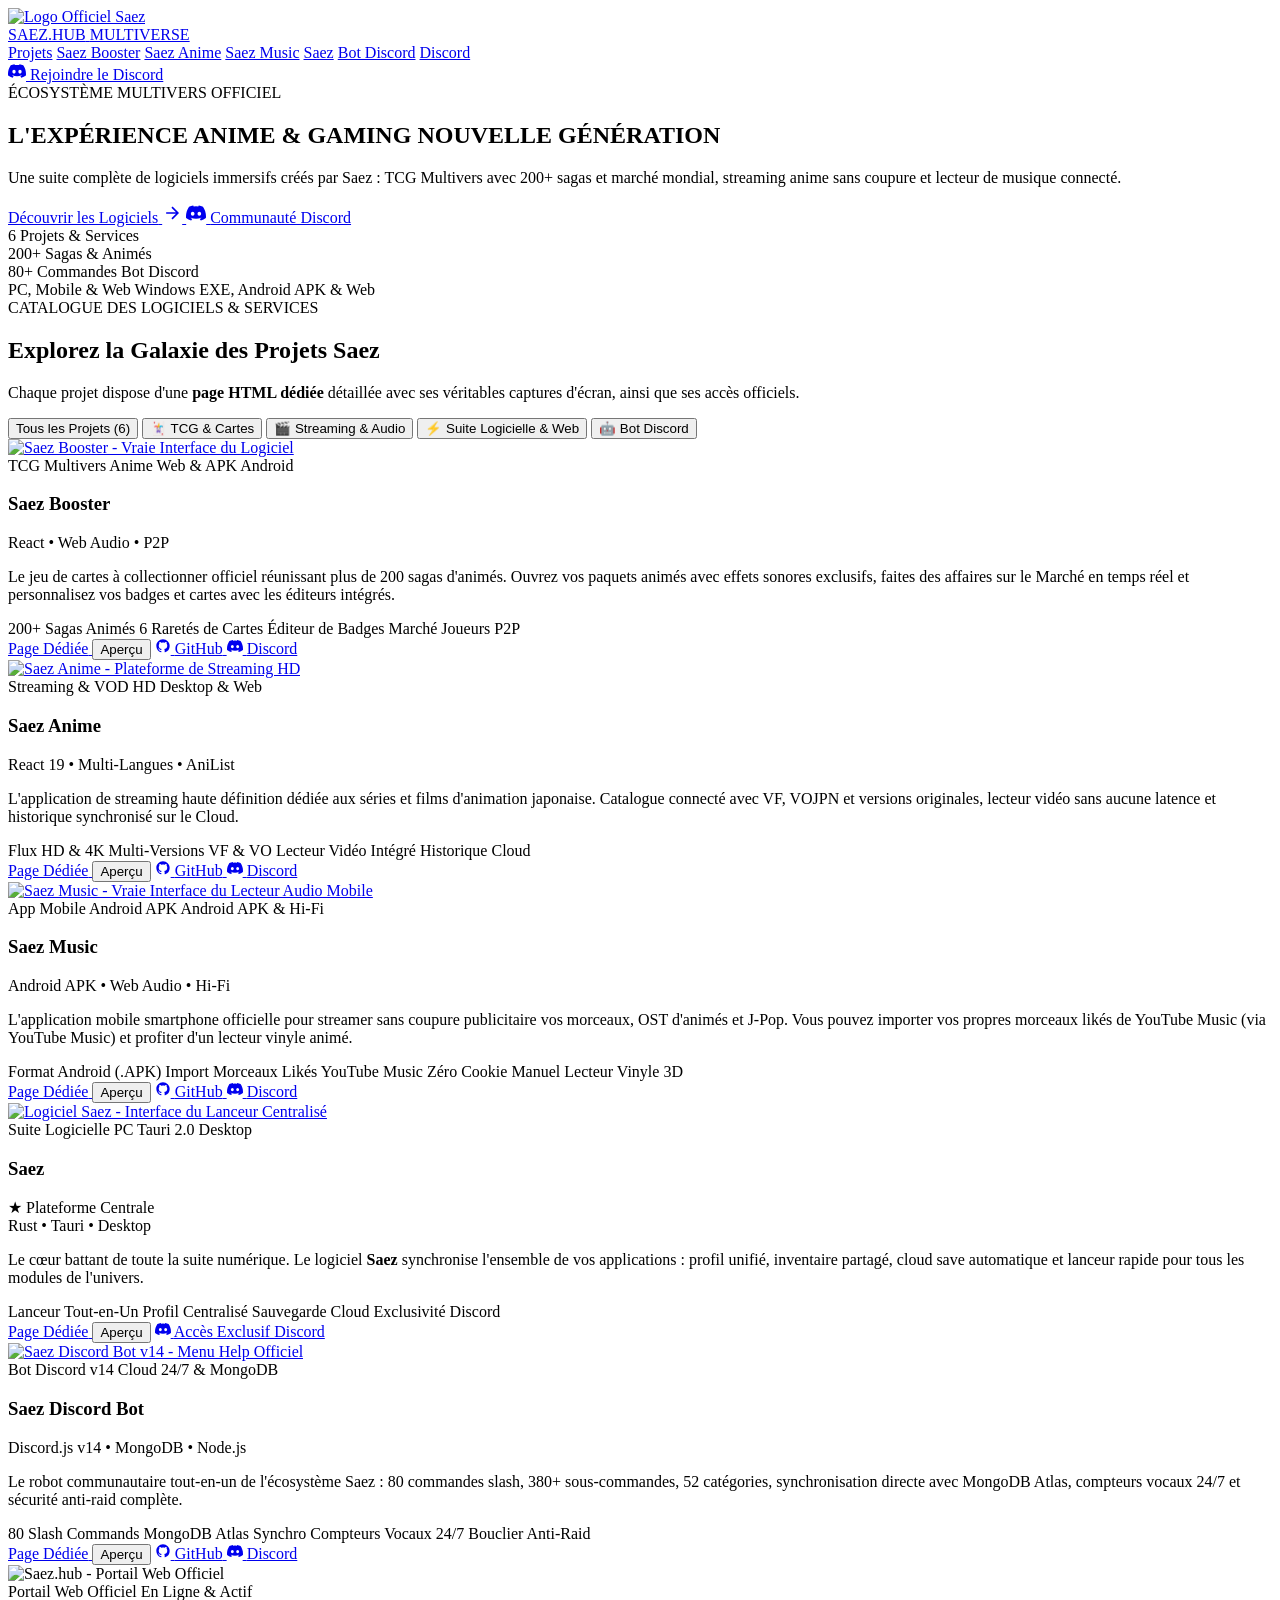
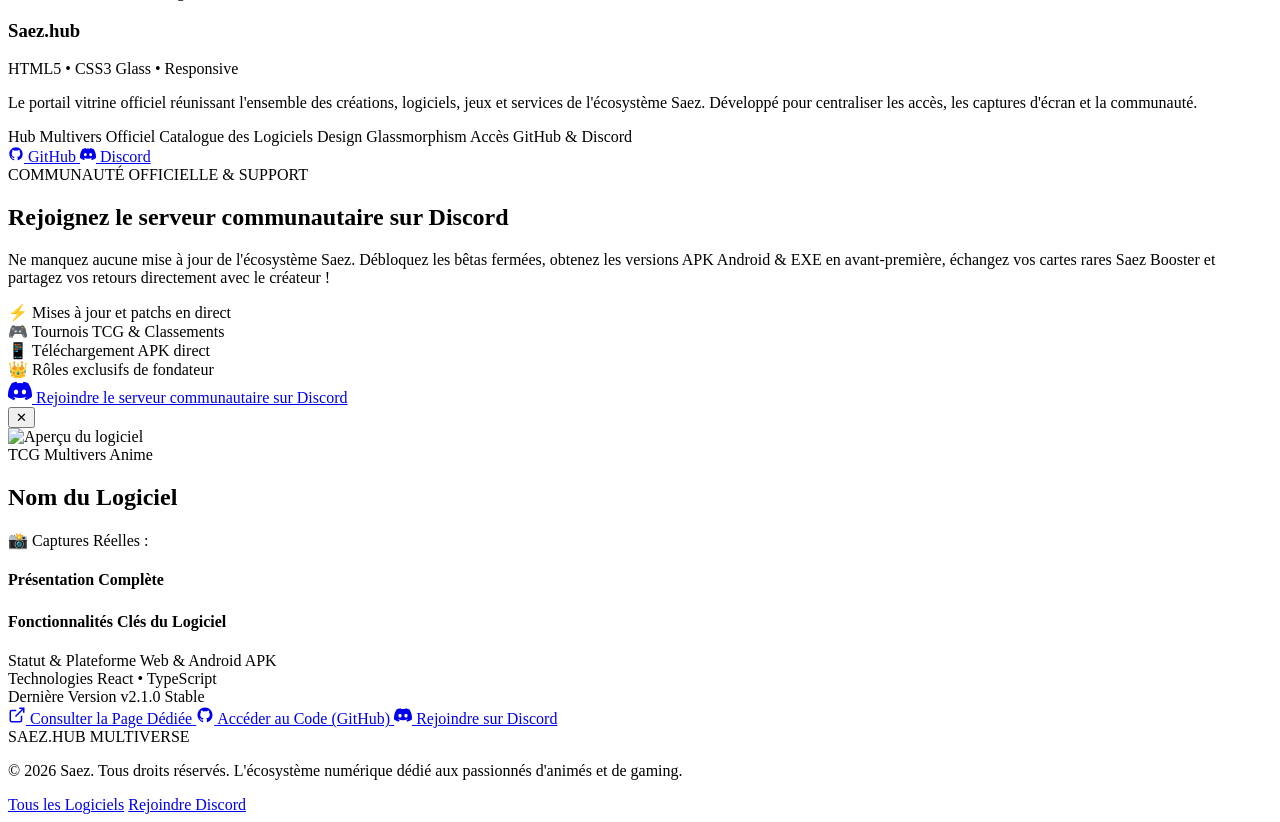
==== index.html @ 36c512bb "Update print statement from 'Hello' to 'Goodbye'" ====
<!DOCTYPE html>
<html lang="fr">
<head>
  <meta charset="UTF-8">
  <meta name="viewport" content="width=device-width, initial-scale=1.0">
  <title>Saez.hub — Écosystème Officiel des Projets</title>
  <meta name="description" content="Découvrez l'écosystème Saez.hub : Saez Booster (TCG Anime 200+ sagas), Saez Anime (Streaming HD), Saez Music (Lecteur Audio) et le Hub Central Saez.">
  <link rel="preconnect" href="https://fonts.googleapis.com">
  <link rel="preconnect" href="https://fonts.gstatic.com" crossorigin>
  <link href="https://fonts.googleapis.com/css2?family=Outfit:wght@300;400;500;600;700;800;900&family=Space+Grotesk:wght@400;500;600;700&family=JetBrains+Mono:wght@400;600&display=swap" rel="stylesheet">
  <link rel="stylesheet" href="./style.css">
  <link rel="icon" type="image/png" href="./assets/official_logo.png">
</head>
<body class="dark-theme">
  <!-- Official Saez Visual Backdrop & Glowing Orbs -->
  <div class="official-bg-backdrop"></div>
  <div class="glow-orb orb-1"></div>
  <div class="glow-orb orb-2"></div>
  <div class="glow-orb orb-3"></div>
  <div class="grid-overlay"></div>

  <!-- Main Navigation Bar -->
  <header class="navbar" id="site-header">
    <div class="container nav-container">
      <a href="#" class="brand-logo" id="brand-logo">
        <img src="./assets/official_logo.png" alt="Logo Officiel Saez" class="brand-logo-img">
        <div class="brand-text">
          <span class="brand-title">SAEZ<span class="accent-text">.HUB</span></span>
          <span class="brand-badge">MULTIVERSE</span>
        </div>
           <nav class="nav-links" id="main-nav">
        <a href="#projets" class="nav-item active">Projets</a>
        <a href="#booster" class="nav-item">Saez Booster</a>
        <a href="#anime" class="nav-item">Saez Anime</a>
        <a href="#music" class="nav-item">Saez Music</a>
        <a href="#saez" class="nav-item">Saez</a>
        <a href="#bot" class="nav-item">Bot Discord</a>
        <a href="https://discord.gg/4djy4pesKd" class="nav-item discord-nav-link">Discord</a>
      </nav>
      <div class="nav-actions">
        <a href="https://discord.gg/4djy4pesKd" class="btn btn-discord btn-sm" id="nav-discord-btn">
          <svg class="icon" viewBox="0 0 24 24" width="18" height="18" fill="currentColor">
            <path d="M20.317 4.37a19.791 19.791 0 0 0-4.885-1.515.074.074 0 0 0-.079.037c-.21.375-.444.864-.608 1.25a18.27 18.27 0 0 0-5.487 0 12.64 12.64 0 0 0-.617-1.25.077.077 0 0 0-.079-.037A19.736 19.736 0 0 0 3.677 4.37a.07.07 0 0 0-.032.027C.533 9.046-.32 13.58.099 18.057a.082.082 0 0 0 .031.057 19.9 19.9 0 0 0 5.993 3.03.078.078 0 0 0 .084-.028 14.09 14.09 0 0 0 1.226-1.994.076.076 0 0 0-.041-.106 13.107 13.107 0 0 1-1.872-.892.077.077 0 0 1-.008-.128 10.2 10.2 0 0 0 .372-.292.074.074 0 0 1 .077-.01c3.929 1.793 8.18 1.793 12.061 0a.074.074 0 0 1 .078.01c.12.098.246.198.373.292a.077.077 0 0 1-.006.127 12.299 12.299 0 0 1-1.873.894.077.077 0 0 0-.041.107c.36.698.772 1.362 1.225 1.993a.076.076 0 0 0 .084.028 19.839 19.839 0 0 0 6.002-3.03.077.077 0 0 0 .032-.054c.5-5.177-.838-9.674-3.549-13.66a.061.061 0 0 0-.031-.028zM8.02 15.33c-1.183 0-2.157-1.085-2.157-2.419 0-1.333.956-2.419 2.157-2.419 1.21 0 2.176 1.096 2.157 2.42 0 1.333-.956 2.418-2.157 2.418zm7.975 0c-1.183 0-2.157-1.085-2.157-2.419 0-1.333.955-2.419 2.157-2.419 1.21 0 2.176 1.096 2.157 2.42 0 1.333-.946 2.418-2.157 2.418z"/>
          </svg>
          <span>Rejoindre le Discord</span>
        </a>
      </div>
    </div>
  </header>
  <section class="hero-section" id="hero">
    <div class="container hero-container">
      <div class="hero-tag">
        <span class="pulse-dot"></span>
        <span>ÉCOSYSTÈME MULTIVERS OFFICIEL</span>
      </div>
      <h1 class="hero-title">
        L'EXPÉRIENCE <span class="gradient-text">ANIME & GAMING</span> NOUVELLE GÉNÉRATION
      </h1>
      <p class="hero-subtitle">
        Une suite complète de logiciels immersifs créés par Saez : TCG Multivers avec 200+ sagas et marché mondial, streaming anime sans coupure et lecteur de musique connecté.
      </p>
      <div class="hero-cta-group">
        <a href="#projets" class="btn btn-primary btn-lg" id="explore-projects-btn">
          <span>Découvrir les Logiciels</span>
          <svg viewBox="0 0 24 24" width="20" height="20" fill="none" stroke="currentColor" stroke-width="2">
            <path d="M5 12h14M12 5l7 7-7 7"/>
          </svg>
        </a>
        <a href="https://discord.gg/4djy4pesKd" class="btn btn-secondary btn-lg" id="hero-discord-btn">
          <svg viewBox="0 0 24 24" width="20" height="20" fill="currentColor">
            <path d="M20.317 4.37a19.791 19.791 0 0 0-4.885-1.515.074.074 0 0 0-.079.037c-.21.375-.444.864-.608 1.25a18.27 18.27 0 0 0-5.487 0 12.64 12.64 0 0 0-.617-1.25.077.077 0 0 0-.079-.037A19.736 19.736 0 0 0 3.677 4.37a.07.07 0 0 0-.032.027C.533 9.046-.32 13.58.099 18.057a.082.082 0 0 0 .031.057 19.9 19.9 0 0 0 5.993 3.03.078.078 0 0 0 .084-.028 14.09 14.09 0 0 0 1.226-1.994.076.076 0 0 0-.041-.106 13.107 13.107 0 0 1-1.872-.892.077.077 0 0 1-.008-.128 10.2 10.2 0 0 0 .372-.292.074.074 0 0 1 .077-.01c3.929 1.793 8.18 1.793 12.061 0a.074.074 0 0 1 .078.01c.12.098.246.198.373.292a.077.077 0 0 1-.006.127 12.299 12.299 0 0 1-1.873.894.077.077 0 0 0-.041.107c.36.698.772 1.362 1.225 1.993a.076.076 0 0 0 .084.028 19.839 19.839 0 0 0 6.002-3.03.077.077 0 0 0 .032-.054c.5-5.177-.838-9.674-3.549-13.66a.061.061 0 0 0-.031-.028zM8.02 15.33c-1.183 0-2.157-1.085-2.157-2.419 0-1.333.956-2.419 2.157-2.419 1.21 0 2.176 1.096 2.157 2.42 0 1.333-.956 2.418-2.157 2.418zm7.975 0c-1.183 0-2.157-1.085-2.157-2.419 0-1.333.955-2.419 2.157-2.419 1.21 0 2.176 1.096 2.157 2.42 0 1.333-.946 2.418-2.157 2.418z"/>
          </svg>
          <span>Communauté Discord</span>
        </a>
      </div>
      <div class="stats-strip">
        <div class="stat-card">
          <span class="stat-number">6</span>
          <span class="stat-label">Projets & Services</span>
        </div>
        <div class="stat-divider"></div>
        <div class="stat-card">
          <span class="stat-number">200+</span>
          <span class="stat-label">Sagas & Animés</span>
        </div>
        <div class="stat-divider"></div>
        <div class="stat-card">
          <span class="stat-number">80+</span>
          <span class="stat-label">Commandes Bot Discord</span>
        </div>
        <div class="stat-divider"></div>
        <div class="stat-card">
          <span class="stat-number">PC, Mobile & Web</span>
          <span class="stat-label">Windows EXE, Android APK & Web</span>
        </div>
      </div>
    </div>
  </section>
  <section class="projects-section" id="projets">
    <div class="container">
      <div class="section-header">
        <div class="section-tag">CATALOGUE DES LOGICIELS & SERVICES</div>
        <h2 class="section-title">Explorez la Galaxie des Projets Saez</h2>
        <p class="section-desc">
          Chaque projet dispose d'une <strong>page HTML dédiée</strong> détaillée avec ses véritables captures d'écran, ainsi que ses accès officiels.
        </p>
        <div class="filter-bar" id="category-filter-bar">
          <button class="filter-btn active" data-filter="all">Tous les Projets (6)</button>
          <button class="filter-btn" data-filter="tcg">🃏 TCG & Cartes</button>
          <button class="filter-btn" data-filter="media">🎬 Streaming & Audio</button>
          <button class="filter-btn" data-filter="hub">⚡ Suite Logicielle & Web</button>
          <button class="filter-btn" data-filter="bot">🤖 Bot Discord</button>
        </div>
      </div>
      <div class="projects-grid" id="projects-grid">
        <article class="project-card" data-category="tcg" id="booster">
          <div class="card-media">
            <a href="./pages/saez-booster.html">
              <img src="./assets/screen_booster_packs.png" alt="Saez Booster - Vraie Interface du Logiciel" class="card-img" loading="lazy">
            </a>
            <div class="card-media-overlay">
              <span class="badge-tag tcg">TCG Multivers Anime</span>
              <span class="badge-status">Web & APK Android</span>
            </div>
          </div>
          <div class="card-content">
            <div class="card-header-row">
              <h3 class="card-title"><a href="./pages/saez-booster.html" style="color: inherit; text-decoration: none;">Saez Booster</a></h3>
              <span class="tech-pill">React • Web Audio • P2P</span>
            </div>
            <p class="card-summary">
              Le jeu de cartes à collectionner officiel réunissant plus de 200 sagas d'animés. Ouvrez vos paquets animés avec effets sonores exclusifs, faites des affaires sur le Marché en temps réel et personnalisez vos badges et cartes avec les éditeurs intégrés.
            </p>
            <div class="card-features-chips">
              <span class="chip">200+ Sagas Animés</span>
              <span class="chip">6 Raretés de Cartes</span>
              <span class="chip">Éditeur de Badges</span>
              <span class="chip">Marché Joueurs P2P</span>
            </div>
            <div class="card-actions">
              <a href="./pages/saez-booster.html" class="btn btn-primary btn-sm">
                <span>Page Dédiée</span>
              </a>
              <button class="btn btn-secondary btn-sm btn-open-modal" data-project="booster">
                <span>Aperçu</span>
              </button>
              <a href="https://github.com/votre-nom/saez-booster" target="_blank" rel="noopener" class="btn btn-github btn-sm" title="Voir le code source sur GitHub">
                <svg viewBox="0 0 24 24" width="16" height="16" fill="currentColor">
                  <path fill-rule="evenodd" clip-rule="evenodd" d="M12 2C6.477 2 2 6.484 2 12.017c0 4.425 2.865 8.18 6.839 9.504.5.092.682-.217.682-.483 0-.237-.008-.868-.013-1.703-2.782.605-3.369-1.343-3.369-1.343-.454-1.158-1.11-1.466-1.11-1.466-.908-.62.069-.608.069-.608 1.003.07 1.53 1.032 1.53 1.032.892 1.53 2.341 1.088 2.91.832.092-.647.35-1.088.636-1.338-2.22-.253-4.555-1.113-4.555-4.951 0-1.093.39-1.988 1.029-2.688-.103-.253-.446-1.272.098-2.65 0 0 .84-.27 2.75 1.026A9.564 9.564 0 0112 6.844c.85.004 1.705.115 2.504.337 1.909-1.296 2.747-1.027 2.747-1.027.546 1.379.202 2.398.1 2.651.64.7 1.028 1.595 1.028 2.688 0 3.848-2.339 4.695-4.566 4.943.359.309.678.92.678 1.855 0 1.338-.012 2.419-.012 2.747 0 .268.18.58.688.482A10.019 10.019 0 0022 12.017C22 6.484 17.522 2 12 2z"/>
                </svg>
                <span>GitHub</span>
              </a>
              <a href="https://discord.gg/4djy4pesKd" class="btn btn-discord btn-sm" title="Rejoindre la communauté sur Discord">
                <svg viewBox="0 0 24 24" width="16" height="16" fill="currentColor">
                  <path d="M20.317 4.37a19.791 19.791 0 0 0-4.885-1.515.074.074 0 0 0-.079.037c-.21.375-.444.864-.608 1.25a18.27 18.27 0 0 0-5.487 0 12.64 12.64 0 0 0-.617-1.25.077.077 0 0 0-.079-.037A19.736 19.736 0 0 0 3.677 4.37a.07.07 0 0 0-.032.027C.533 9.046-.32 13.58.099 18.057a.082.082 0 0 0 .031.057 19.9 19.9 0 0 0 5.993 3.03.078.078 0 0 0 .084-.028 14.09 14.09 0 0 0 1.226-1.994.076.076 0 0 0-.041-.106 13.107 13.107 0 0 1-1.872-.892.077.077 0 0 1-.008-.128 10.2 10.2 0 0 0 .372-.292.074.074 0 0 1 .077-.01c3.929 1.793 8.18 1.793 12.061 0a.074.074 0 0 1 .078.01c.12.098.246.198.373.292a.077.077 0 0 1-.006.127 12.299 12.299 0 0 1-1.873.894.077.077 0 0 0-.041.107c.36.698.772 1.362 1.225 1.993a.076.076 0 0 0 .084.028 19.839 19.839 0 0 0 6.002-3.03.077.077 0 0 0 .032-.054c.5-5.177-.838-9.674-3.549-13.66a.061.061 0 0 0-.031-.028zM8.02 15.33c-1.183 0-2.157-1.085-2.157-2.419 0-1.333.956-2.419 2.157-2.419 1.21 0 2.176 1.096 2.157 2.42 0 1.333-.956 2.418-2.157 2.418zm7.975 0c-1.183 0-2.157-1.085-2.157-2.419 0-1.333.955-2.419 2.157-2.419 1.21 0 2.176 1.096 2.157 2.42 0 1.333-.946 2.418-2.157 2.418z"/>
                </svg>
                <span>Discord</span>
              </a>
            </div>
          </div>
        </article>
        <article class="project-card" data-category="media" id="anime">
          <div class="card-media">
            <a href="./pages/saez-anime.html">
              <img src="./assets/anime_showcase.jpg" alt="Saez Anime - Plateforme de Streaming HD" class="card-img" loading="lazy">
            </a>
            <div class="card-media-overlay">
              <span class="badge-tag media">Streaming & VOD HD</span>
              <span class="badge-status">Desktop & Web</span>
            </div>
          </div>
          <div class="card-content">
            <div class="card-header-row">
              <h3 class="card-title"><a href="./pages/saez-anime.html" style="color: inherit; text-decoration: none;">Saez Anime</a></h3>
              <span class="tech-pill">React 19 • Multi-Langues • AniList</span>
            </div>
            <p class="card-summary">
              L'application de streaming haute définition dédiée aux séries et films d'animation japonaise. Catalogue connecté avec VF, VOJPN et versions originales, lecteur vidéo sans aucune latence et historique synchronisé sur le Cloud.
            </p>
            <div class="card-features-chips">
              <span class="chip">Flux HD & 4K</span>
              <span class="chip">Multi-Versions VF & VO</span>
              <span class="chip">Lecteur Vidéo Intégré</span>
              <span class="chip">Historique Cloud</span>
            </div>
            <div class="card-actions">
              <a href="./pages/saez-anime.html" class="btn btn-primary btn-sm">
                <span>Page Dédiée</span>
              </a>
              <button class="btn btn-secondary btn-sm btn-open-modal" data-project="anime">
                <span>Aperçu</span>
              </button>
              <a href="https://github.com/votre-nom/saez-anime" target="_blank" rel="noopener" class="btn btn-github btn-sm" title="Voir le code source sur GitHub">
                <svg viewBox="0 0 24 24" width="16" height="16" fill="currentColor">
                  <path fill-rule="evenodd" clip-rule="evenodd" d="M12 2C6.477 2 2 6.484 2 12.017c0 4.425 2.865 8.18 6.839 9.504.5.092.682-.217.682-.483 0-.237-.008-.868-.013-1.703-2.782.605-3.369-1.343-3.369-1.343-.454-1.158-1.11-1.466-1.11-1.466-.908-.62.069-.608.069-.608 1.003.07 1.53 1.032 1.53 1.032.892 1.53 2.341 1.088 2.91.832.092-.647.35-1.088.636-1.338-2.22-.253-4.555-1.113-4.555-4.951 0-1.093.39-1.988 1.029-2.688-.103-.253-.446-1.272.098-2.65 0 0 .84-.27 2.75 1.026A9.564 9.564 0 0112 6.844c.85.004 1.705.115 2.504.337 1.909-1.296 2.747-1.027 2.747-1.027.546 1.379.202 2.398.1 2.651.64.7 1.028 1.595 1.028 2.688 0 3.848-2.339 4.695-4.566 4.943.359.309.678.92.678 1.855 0 1.338-.012 2.419-.012 2.747 0 .268.18.58.688.482A10.019 10.019 0 0022 12.017C22 6.484 17.522 2 12 2z"/>
                </svg>
                <span>GitHub</span>
              </a>
              <a href="https://discord.gg/4djy4pesKd" class="btn btn-discord btn-sm" title="Rejoindre la communauté sur Discord">
                <svg viewBox="0 0 24 24" width="16" height="16" fill="currentColor">
                  <path d="M20.317 4.37a19.791 19.791 0 0 0-4.885-1.515.074.074 0 0 0-.079.037c-.21.375-.444.864-.608 1.25a18.27 18.27 0 0 0-5.487 0 12.64 12.64 0 0 0-.617-1.25.077.077 0 0 0-.079-.037A19.736 19.736 0 0 0 3.677 4.37a.07.07 0 0 0-.032.027C.533 9.046-.32 13.58.099 18.057a.082.082 0 0 0 .031.057 19.9 19.9 0 0 0 5.993 3.03.078.078 0 0 0 .084-.028 14.09 14.09 0 0 0 1.226-1.994.076.076 0 0 0-.041-.106 13.107 13.107 0 0 1-1.872-.892.077.077 0 0 1-.008-.128 10.2 10.2 0 0 0 .372-.292.074.074 0 0 1 .077-.01c3.929 1.793 8.18 1.793 12.061 0a.074.074 0 0 1 .078.01c.12.098.246.198.373.292a.077.077 0 0 1-.006.127 12.299 12.299 0 0 1-1.873.894.077.077 0 0 0-.041.107c.36.698.772 1.362 1.225 1.993a.076.076 0 0 0 .084.028 19.839 19.839 0 0 0 6.002-3.03.077.077 0 0 0 .032-.054c.5-5.177-.838-9.674-3.549-13.66a.061.061 0 0 0-.031-.028zM8.02 15.33c-1.183 0-2.157-1.085-2.157-2.419 0-1.333.956-2.419 2.157-2.419 1.21 0 2.176 1.096 2.157 2.42 0 1.333-.956 2.418-2.157 2.418zm7.975 0c-1.183 0-2.157-1.085-2.157-2.419 0-1.333.955-2.419 2.157-2.419 1.21 0 2.176 1.096 2.157 2.42 0 1.333-.946 2.418-2.157 2.418z"/>
                </svg>
                <span>Discord</span>
              </a>
            </div>
          </div>
        </article>
        <article class="project-card" data-category="media" id="music">
          <div class="card-media">
            <a href="./pages/saez-music.html">
              <img src="./assets/screen_music_home.png" alt="Saez Music - Vraie Interface du Lecteur Audio Mobile" class="card-img" loading="lazy">
            </a>
            <div class="card-media-overlay">
              <span class="badge-tag media">App Mobile Android APK</span>
              <span class="badge-status">Android APK & Hi-Fi</span>
            </div>
          </div>
          <div class="card-content">
            <div class="card-header-row">
              <h3 class="card-title"><a href="./pages/saez-music.html" style="color: inherit; text-decoration: none;">Saez Music</a></h3>
              <span class="tech-pill">Android APK • Web Audio • Hi-Fi</span>
            </div>
            <p class="card-summary">
              L'application mobile smartphone officielle pour streamer sans coupure publicitaire vos morceaux, OST d'animés et J-Pop. Vous pouvez importer vos propres morceaux likés de YouTube Music (via YouTube Music) et profiter d'un lecteur vinyle animé.
            </p>
            <div class="card-features-chips">
              <span class="chip">Format Android (.APK)</span>
              <span class="chip">Import Morceaux Likés YouTube Music</span>
              <span class="chip">Zéro Cookie Manuel</span>
              <span class="chip">Lecteur Vinyle 3D</span>
            </div>
            <div class="card-actions">
              <a href="./pages/saez-music.html" class="btn btn-primary btn-sm">
                <span>Page Dédiée</span>
              </a>
              <button class="btn btn-secondary btn-sm btn-open-modal" data-project="music">
                <span>Aperçu</span>
              </button>
              <a href="https://github.com/votre-nom/saez-music" target="_blank" rel="noopener" class="btn btn-github btn-sm" title="Voir le code source sur GitHub">
                <svg viewBox="0 0 24 24" width="16" height="16" fill="currentColor">
                  <path fill-rule="evenodd" clip-rule="evenodd" d="M12 2C6.477 2 2 6.484 2 12.017c0 4.425 2.865 8.18 6.839 9.504.5.092.682-.217.682-.483 0-.237-.008-.868-.013-1.703-2.782.605-3.369-1.343-3.369-1.343-.454-1.158-1.11-1.466-1.11-1.466-.908-.62.069-.608.069-.608 1.003.07 1.53 1.032 1.53 1.032.892 1.53 2.341 1.088 2.91.832.092-.647.35-1.088.636-1.338-2.22-.253-4.555-1.113-4.555-4.951 0-1.093.39-1.988 1.029-2.688-.103-.253-.446-1.272.098-2.65 0 0 .84-.27 2.75 1.026A9.564 9.564 0 0112 6.844c.85.004 1.705.115 2.504.337 1.909-1.296 2.747-1.027 2.747-1.027.546 1.379.202 2.398.1 2.651.64.7 1.028 1.595 1.028 2.688 0 3.848-2.339 4.695-4.566 4.943.359.309.678.92.678 1.855 0 1.338-.012 2.419-.012 2.747 0 .268.18.58.688.482A10.019 10.019 0 0022 12.017C22 6.484 17.522 2 12 2z"/>
                </svg>
                <span>GitHub</span>
              </a>
              <a href="https://discord.gg/4djy4pesKd" class="btn btn-discord btn-sm" title="Rejoindre la communauté sur Discord">
                <svg viewBox="0 0 24 24" width="16" height="16" fill="currentColor">
                  <path d="M20.317 4.37a19.791 19.791 0 0 0-4.885-1.515.074.074 0 0 0-.079.037c-.21.375-.444.864-.608 1.25a18.27 18.27 0 0 0-5.487 0 12.64 12.64 0 0 0-.617-1.25.077.077 0 0 0-.079-.037A19.736 19.736 0 0 0 3.677 4.37a.07.07 0 0 0-.032.027C.533 9.046-.32 13.58.099 18.057a.082.082 0 0 0 .031.057 19.9 19.9 0 0 0 5.993 3.03.078.078 0 0 0 .084-.028 14.09 14.09 0 0 0 1.226-1.994.076.076 0 0 0-.041-.106 13.107 13.107 0 0 1-1.872-.892.077.077 0 0 1-.008-.128 10.2 10.2 0 0 0 .372-.292.074.074 0 0 1 .077-.01c3.929 1.793 8.18 1.793 12.061 0a.074.074 0 0 1 .078.01c.12.098.246.198.373.292a.077.077 0 0 1-.006.127 12.299 12.299 0 0 1-1.873.894.077.077 0 0 0-.041.107c.36.698.772 1.362 1.225 1.993a.076.076 0 0 0 .084.028 19.839 19.839 0 0 0 6.002-3.03.077.077 0 0 0 .032-.054c.5-5.177-.838-9.674-3.549-13.66a.061.061 0 0 0-.031-.028zM8.02 15.33c-1.183 0-2.157-1.085-2.157-2.419 0-1.333.956-2.419 2.157-2.419 1.21 0 2.176 1.096 2.157 2.42 0 1.333-.956 2.418-2.157 2.418zm7.975 0c-1.183 0-2.157-1.085-2.157-2.419 0-1.333.955-2.419 2.157-2.419 1.21 0 2.176 1.096 2.157 2.42 0 1.333-.946 2.418-2.157 2.418z"/>
                </svg>
                <span>Discord</span>
              </a>
            </div>
          </div>
        </article>
        <article class="project-card featured-hub" data-category="hub" id="saez">
          <div class="card-media">
            <a href="./pages/saez.html">
              <img src="./assets/saez_desktop_showcase.jpg" alt="Logiciel Saez - Interface du Lanceur Centralisé" class="card-img" loading="lazy">
            </a>
            <div class="card-media-overlay">
              <span class="badge-tag hub">Suite Logicielle PC</span>
              <span class="badge-status">Tauri 2.0 Desktop</span>
            </div>
          </div>
          <div class="card-content">
            <div class="card-header-row">
              <div class="flex items-center gap-2">
                <h3 class="card-title"><a href="./pages/saez.html" style="color: inherit; text-decoration: none;">Saez</a></h3>
                <span class="hub-crown-badge">★ Plateforme Centrale</span>
              </div>
              <span class="tech-pill">Rust • Tauri • Desktop</span>
            </div>
            <p class="card-summary">
              Le cœur battant de toute la suite numérique. Le logiciel <strong>Saez</strong> synchronise l'ensemble de vos applications : profil unifié, inventaire partagé, cloud save automatique et lanceur rapide pour tous les modules de l'univers.
            </p>
            <div class="card-features-chips">
              <span class="chip">Lanceur Tout-en-Un</span>
              <span class="chip">Profil Centralisé</span>
              <span class="chip">Sauvegarde Cloud</span>
              <span class="chip">Exclusivité Discord</span>
            </div>
            <div class="card-actions">
              <a href="./pages/saez.html" class="btn btn-primary btn-sm">
                <span>Page Dédiée</span>
              </a>
              <button class="btn btn-secondary btn-sm btn-open-modal" data-project="saez">
                <span>Aperçu</span>
              </button>
              <a href="https://discord.gg/4djy4pesKd" class="btn btn-discord btn-sm btn-discord-exclusive" title="Rejoindre le Discord Officiel pour accéder au logiciel Saez">
                <svg viewBox="0 0 24 24" width="16" height="16" fill="currentColor">
                  <path d="M20.317 4.37a19.791 19.791 0 0 0-4.885-1.515.074.074 0 0 0-.079.037c-.21.375-.444.864-.608 1.25a18.27 18.27 0 0 0-5.487 0 12.64 12.64 0 0 0-.617-1.25.077.077 0 0 0-.079-.037A19.736 19.736 0 0 0 3.677 4.37a.07.07 0 0 0-.032.027C.533 9.046-.32 13.58.099 18.057a.082.082 0 0 0 .031.057 19.9 19.9 0 0 0 5.993 3.03.078.078 0 0 0 .084-.028 14.09 14.09 0 0 0 1.226-1.994.076.076 0 0 0-.041-.106 13.107 13.107 0 0 1-1.872-.892.077.077 0 0 1-.008-.128 10.2 10.2 0 0 0 .372-.292.074.074 0 0 1 .077-.01c3.929 1.793 8.18 1.793 12.061 0a.074.074 0 0 1 .078.01c.12.098.246.198.373.292a.077.077 0 0 1-.006.127 12.299 12.299 0 0 1-1.873.894.077.077 0 0 0-.041.107c.36.698.772 1.362 1.225 1.993a.076.076 0 0 0 .084.028 19.839 19.839 0 0 0 6.002-3.03.077.077 0 0 0 .032-.054c.5-5.177-.838-9.674-3.549-13.66a.061.061 0 0 0-.031-.028zM8.02 15.33c-1.183 0-2.157-1.085-2.157-2.419 0-1.333.956-2.419 2.157-2.419 1.21 0 2.176 1.096 2.157 2.42 0 1.333-.956 2.418-2.157 2.418zm7.975 0c-1.183 0-2.157-1.085-2.157-2.419 0-1.333.955-2.419 2.157-2.419 1.21 0 2.176 1.096 2.157 2.42 0 1.333-.946 2.418-2.157 2.418z"/>
                </svg>
                <span>Accès Exclusif Discord</span>
              </a>
            </div>
          </div>
        </article>
        <article class="project-card" data-category="bot" id="bot">
          <div class="card-media">
            <a href="./pages/bot-discord.html">
              <img src="./assets/bot_help_screenshot.jpg" alt="Saez Discord Bot v14 - Menu Help Officiel" class="card-img" loading="lazy">
            </a>
            <div class="card-media-overlay">
              <span class="badge-tag hub">Bot Discord v14</span>
              <span class="badge-status">Cloud 24/7 & MongoDB</span>
            </div>
          </div>
          <div class="card-content">
            <div class="card-header-row">
              <h3 class="card-title"><a href="./pages/bot-discord.html" style="color: inherit; text-decoration: none;">Saez Discord Bot</a></h3>
              <span class="tech-pill">Discord.js v14 • MongoDB • Node.js</span>
            </div>
            <p class="card-summary">
              Le robot communautaire tout-en-un de l'écosystème Saez : 80 commandes slash, 380+ sous-commandes, 52 catégories, synchronisation directe avec MongoDB Atlas, compteurs vocaux 24/7 et sécurité anti-raid complète.
            </p>
            <div class="card-features-chips">
              <span class="chip">80 Slash Commands</span>
              <span class="chip">MongoDB Atlas Synchro</span>
              <span class="chip">Compteurs Vocaux 24/7</span>
              <span class="chip">Bouclier Anti-Raid</span>
            </div>
            <div class="card-actions">
              <a href="./pages/bot-discord.html" class="btn btn-primary btn-sm">
                <span>Page Dédiée</span>
              </a>
              <button class="btn btn-secondary btn-sm btn-open-modal" data-project="bot">
                <span>Aperçu</span>
              </button>
              <a href="https://github.com/votre-nom/saez-discord-bot" target="_blank" rel="noopener" class="btn btn-github btn-sm" title="Voir le code source sur GitHub">
                <svg viewBox="0 0 24 24" width="16" height="16" fill="currentColor">
                  <path fill-rule="evenodd" clip-rule="evenodd" d="M12 2C6.477 2 2 6.484 2 12.017c0 4.425 2.865 8.18 6.839 9.504.5.092.682-.217.682-.483 0-.237-.008-.868-.013-1.703-2.782.605-3.369-1.343-3.369-1.343-.454-1.158-1.11-1.466-1.11-1.466-.908-.62.069-.608.069-.608 1.003.07 1.53 1.032 1.53 1.032.892 1.53 2.341 1.088 2.91.832.092-.647.35-1.088.636-1.338-2.22-.253-4.555-1.113-4.555-4.951 0-1.093.39-1.988 1.029-2.688-.103-.253-.446-1.272.098-2.65 0 0 .84-.27 2.75 1.026A9.564 9.564 0 0112 6.844c.85.004 1.705.115 2.504.337 1.909-1.296 2.747-1.027 2.747-1.027.546 1.379.202 2.398.1 2.651.64.7 1.028 1.595 1.028 2.688 0 3.848-2.339 4.695-4.566 4.943.359.309.678.92.678 1.855 0 1.338-.012 2.419-.012 2.747 0 .268.18.58.688.482A10.019 10.019 0 0022 12.017C22 6.484 17.522 2 12 2z"/>
                </svg>
                <span>GitHub</span>
              </a>
              <a href="https://discord.gg/4djy4pesKd" class="btn btn-discord btn-sm" title="Rejoindre la communauté sur Discord">
                <svg viewBox="0 0 24 24" width="16" height="16" fill="currentColor">
                  <path d="M20.317 4.37a19.791 19.791 0 0 0-4.885-1.515.074.074 0 0 0-.079.037c-.21.375-.444.864-.608 1.25a18.27 18.27 0 0 0-5.487 0 12.64 12.64 0 0 0-.617-1.25.077.077 0 0 0-.079-.037A19.736 19.736 0 0 0 3.677 4.37a.07.07 0 0 0-.032.027C.533 9.046-.32 13.58.099 18.057a.082.082 0 0 0 .031.057 19.9 19.9 0 0 0 5.993 3.03.078.078 0 0 0 .084-.028 14.09 14.09 0 0 0 1.226-1.994.076.076 0 0 0-.041-.106 13.107 13.107 0 0 1-1.872-.892.077.077 0 0 1-.008-.128 10.2 10.2 0 0 0 .372-.292.074.074 0 0 1 .077-.01c3.929 1.793 8.18 1.793 12.061 0a.074.074 0 0 1 .078.01c.12.098.246.198.373.292a.077.077 0 0 1-.006.127 12.299 12.299 0 0 1-1.873.894.077.077 0 0 0-.041.107c.36.698.772 1.362 1.225 1.993a.076.076 0 0 0 .084.028 19.839 19.839 0 0 0 6.002-3.03.077.077 0 0 0 .032-.054c.5-5.177-.838-9.674-3.549-13.66a.061.061 0 0 0-.031-.028zM8.02 15.33c-1.183 0-2.157-1.085-2.157-2.419 0-1.333.956-2.419 2.157-2.419 1.21 0 2.176 1.096 2.157 2.42 0 1.333-.956 2.418-2.157 2.418zm7.975 0c-1.183 0-2.157-1.085-2.157-2.419 0-1.333.955-2.419 2.157-2.419 1.21 0 2.176 1.096 2.157 2.42 0 1.333-.946 2.418-2.157 2.418z"/>
                </svg>
                <span>Discord</span>
              </a>
            </div>
          </div>
        </article>
        <article class="project-card" data-category="hub" id="site">
          <div class="card-media">
            <img src="./assets/saez_hub_showcase.jpg" alt="Saez.hub - Portail Web Officiel" class="card-img" loading="lazy">
            <div class="card-media-overlay">
              <span class="badge-tag hub">Portail Web Officiel</span>
              <span class="badge-status">En Ligne & Actif</span>
            </div>
          </div>
          <div class="card-content">
            <div class="card-header-row">
              <h3 class="card-title">Saez.hub</h3>
              <span class="tech-pill">HTML5 • CSS3 Glass • Responsive</span>
            </div>
            <p class="card-summary">
              Le portail vitrine officiel réunissant l'ensemble des créations, logiciels, jeux et services de l'écosystème Saez. Développé pour centraliser les accès, les captures d'écran et la communauté.
            </p>
            <div class="card-features-chips">
              <span class="chip">Hub Multivers Officiel</span>
              <span class="chip">Catalogue des Logiciels</span>
              <span class="chip">Design Glassmorphism</span>
              <span class="chip">Accès GitHub & Discord</span>
            </div>
            <div class="card-actions">
              <a href="https://github.com/RushDicapRio/Saez-Site" target="_blank" rel="noopener" class="btn btn-github btn-sm" title="Voir le code source sur GitHub">
                <svg viewBox="0 0 24 24" width="16" height="16" fill="currentColor">
                  <path fill-rule="evenodd" clip-rule="evenodd" d="M12 2C6.477 2 2 6.484 2 12.017c0 4.425 2.865 8.18 6.839 9.504.5.092.682-.217.682-.483 0-.237-.008-.868-.013-1.703-2.782.605-3.369-1.343-3.369-1.343-.454-1.158-1.11-1.466-1.11-1.466-.908-.62.069-.608.069-.608 1.003.07 1.53 1.032 1.53 1.032.892 1.53 2.341 1.088 2.91.832.092-.647.35-1.088.636-1.338-2.22-.253-4.555-1.113-4.555-4.951 0-1.093.39-1.988 1.029-2.688-.103-.253-.446-1.272.098-2.65 0 0 .84-.27 2.75 1.026A9.564 9.564 0 0112 6.844c.85.004 1.705.115 2.504.337 1.909-1.296 2.747-1.027 2.747-1.027.546 1.379.202 2.398.1 2.651.64.7 1.028 1.595 1.028 2.688 0 3.848-2.339 4.695-4.566 4.943.359.309.678.92.678 1.855 0 1.338-.012 2.419-.012 2.747 0 .268.18.58.688.482A10.019 10.019 0 0022 12.017C22 6.484 17.522 2 12 2z"/>
                </svg>
                <span>GitHub</span>
              </a>
              <a href="https://discord.gg/4djy4pesKd" class="btn btn-discord btn-sm" title="Rejoindre la communauté sur Discord">
                <svg viewBox="0 0 24 24" width="16" height="16" fill="currentColor">
                  <path d="M20.317 4.37a19.791 19.791 0 0 0-4.885-1.515.074.074 0 0 0-.079.037c-.21.375-.444.864-.608 1.25a18.27 18.27 0 0 0-5.487 0 12.64 12.64 0 0 0-.617-1.25.077.077 0 0 0-.079-.037A19.736 19.736 0 0 0 3.677 4.37a.07.07 0 0 0-.032.027C.533 9.046-.32 13.58.099 18.057a.082.082 0 0 0 .031.057 19.9 19.9 0 0 0 5.993 3.03.078.078 0 0 0 .084-.028 14.09 14.09 0 0 0 1.226-1.994.076.076 0 0 0-.041-.106 13.107 13.107 0 0 1-1.872-.892.077.077 0 0 1-.008-.128 10.2 10.2 0 0 0 .372-.292.074.074 0 0 1 .077-.01c3.929 1.793 8.18 1.793 12.061 0a.074.074 0 0 1 .078.01c.12.098.246.198.373.292a.077.077 0 0 1-.006.127 12.299 12.299 0 0 1-1.873.894.077.077 0 0 0-.041.107c.36.698.772 1.362 1.225 1.993a.076.076 0 0 0 .084.028 19.839 19.839 0 0 0 6.002-3.03.077.077 0 0 0 .032-.054c.5-5.177-.838-9.674-3.549-13.66a.061.061 0 0 0-.031-.028zM8.02 15.33c-1.183 0-2.157-1.085-2.157-2.419 0-1.333.956-2.419 2.157-2.419 1.21 0 2.176 1.096 2.157 2.42 0 1.333-.956 2.418-2.157 2.418zm7.975 0c-1.183 0-2.157-1.085-2.157-2.419 0-1.333.955-2.419 2.157-2.419 1.21 0 2.176 1.096 2.157 2.42 0 1.333-.946 2.418-2.157 2.418z"/>
                </svg>
                <span>Discord</span>
              </a>
            </div>
          </div>
        </article>
      </div>
    </div>
  </section>
  <section class="discord-section" id="discord-section">
    <div class="container">
      <div class="discord-banner-card">
        <div class="discord-glow-aura"></div>
        <div class="discord-content">
          <div class="discord-badge">COMMUNAUTÉ OFFICIELLE & SUPPORT</div>
          <h2 class="discord-title">Rejoignez le serveur communautaire sur Discord</h2>
          <p class="discord-desc">
            Ne manquez aucune mise à jour de l'écosystème Saez. Débloquez les bêtas fermées, obtenez les versions APK Android & EXE en avant-première, échangez vos cartes rares Saez Booster et partagez vos retours directement avec le créateur !
          </p>
          <div class="discord-perks-grid">
            <div class="perk-item">
              <span class="perk-icon">⚡</span>
              <span class="perk-text">Mises à jour et patchs en direct</span>
            </div>
            <div class="perk-item">
              <span class="perk-icon">🎮</span>
              <span class="perk-text">Tournois TCG & Classements</span>
            </div>
            <div class="perk-item">
              <span class="perk-icon">📱</span>
              <span class="perk-text">Téléchargement APK direct</span>
            </div>
            <div class="perk-item">
              <span class="perk-icon">👑</span>
              <span class="perk-text">Rôles exclusifs de fondateur</span>
            </div>
          </div>
          <div class="discord-cta-row">
            <a href="https://discord.gg/4djy4pesKd" target="_blank" rel="noopener" class="btn btn-discord btn-xl" id="main-discord-invite-btn">
              <svg viewBox="0 0 24 24" width="24" height="24" fill="currentColor">
                <path d="M20.317 4.37a19.791 19.791 0 0 0-4.885-1.515.074.074 0 0 0-.079.037c-.21.375-.444.864-.608 1.25a18.27 18.27 0 0 0-5.487 0 12.64 12.64 0 0 0-.617-1.25.077.077 0 0 0-.079-.037A19.736 19.736 0 0 0 3.677 4.37a.07.07 0 0 0-.032.027C.533 9.046-.32 13.58.099 18.057a.082.082 0 0 0 .031.057 19.9 19.9 0 0 0 5.993 3.03.078.078 0 0 0 .084-.028 14.09 14.09 0 0 0 1.226-1.994.076.076 0 0 0-.041-.106 13.107 13.107 0 0 1-1.872-.892.077.077 0 0 1-.008-.128 10.2 10.2 0 0 0 .372-.292.074.074 0 0 1 .077-.01c3.929 1.793 8.18 1.793 12.061 0a.074.074 0 0 1 .078.01c.12.098.246.198.373.292a.077.077 0 0 1-.006.127 12.299 12.299 0 0 1-1.873.894.077.077 0 0 0-.041.107c.36.698.772 1.362 1.225 1.993a.076.076 0 0 0 .084.028 19.839 19.839 0 0 0 6.002-3.03.077.077 0 0 0 .032-.054c.5-5.177-.838-9.674-3.549-13.66a.061.061 0 0 0-.031-.028zM8.02 15.33c-1.183 0-2.157-1.085-2.157-2.419 0-1.333.956-2.419 2.157-2.419 1.21 0 2.176 1.096 2.157 2.42 0 1.333-.956 2.418-2.157 2.418zm7.975 0c-1.183 0-2.157-1.085-2.157-2.419 0-1.333.955-2.419 2.157-2.419 1.21 0 2.176 1.096 2.157 2.42 0 1.333-.946 2.418-2.157 2.418z"/>
              </svg>
              <span>Rejoindre le serveur communautaire sur Discord</span>
            </a>
          </div>
        </div>
      </div>
    </div>
  </section>
  <div class="modal-backdrop" id="project-modal">
    <div class="modal-container glass-box">
      <button class="modal-close-btn" id="modal-close-btn" aria-label="Fermer la boîte">✕</button>
      <div class="modal-header-image-box">
        <img src="./assets/screen_booster_packs.png" alt="Aperçu du logiciel" id="modal-img" class="modal-header-img">
        <div class="modal-header-gradient"></div>
        <div class="modal-title-overlay">
          <span class="modal-badge-category" id="modal-tag">TCG Multivers Anime</span>
          <h2 class="modal-software-title" id="modal-title">Nom du Logiciel</h2>
        </div>
      </div>
      <div class="modal-gallery-strip" id="modal-gallery-strip">
        <span class="gallery-label">📸 Captures Réelles :</span>
        <div class="gallery-thumbs-row" id="modal-gallery-thumbs">
        </div>
      </div>
      <div class="modal-body-scroll">
        <div class="modal-grid-details">
          <div class="modal-main-desc">
            <h4 class="modal-subheading">Présentation Complète</h4>
            <div class="modal-desc-text" id="modal-description">
            </div>
            <h4 class="modal-subheading" style="margin-top: 24px;">Fonctionnalités Clés du Logiciel</h4>
            <ul class="modal-features-list" id="modal-features-list">
            </ul>
          </div>
          <div class="modal-sidebar-info">
            <div class="info-card">
              <span class="info-label">Statut & Plateforme</span>
              <span class="info-value text-cyan" id="modal-platform">Web & Android APK</span>
            </div>
            <div class="info-card">
              <span class="info-label">Technologies</span>
              <span class="info-value" id="modal-tech">React • TypeScript</span>
            </div>
            <div class="info-card">
              <span class="info-label">Dernière Version</span>
              <span class="info-value text-gold" id="modal-version">v2.1.0 Stable</span>
            </div>
            <div class="modal-cta-box" id="modal-cta-box">
              <a href="#" class="btn btn-primary btn-block" id="modal-page-btn" style="margin-bottom: 10px;">
                <svg viewBox="0 0 24 24" width="18" height="18" fill="none" stroke="currentColor" stroke-width="2">
                  <path d="M18 13v6a2 2 0 0 1-2 2H5a2 2 0 0 1-2-2V8a2 2 0 0 1 2-2h6M15 3h6v6M10 14L21 3"/>
                </svg>
                <span>Consulter la Page Dédiée</span>
              </a>
              <a href="https://github.com/RusDicapRio" target="_blank" rel="noopener" class="btn btn-github btn-block" id="modal-github-btn">
                <svg viewBox="0 0 24 24" width="18" height="18" fill="currentColor">
                  <path fill-rule="evenodd" clip-rule="evenodd" d="M12 2C6.477 2 2 6.484 2 12.017c0 4.425 2.865 8.18 6.839 9.504.5.092.682-.217.682-.483 0-.237-.008-.868-.013-1.703-2.782.605-3.369-1.343-3.369-1.343-.454-1.158-1.11-1.466-1.11-1.466-.908-.62.069-.608.069-.608 1.003.07 1.53 1.032 1.53 1.032.892 1.53 2.341 1.088 2.91.832.092-.647.35-1.088.636-1.338-2.22-.253-4.555-1.113-4.555-4.951 0-1.093.39-1.988 1.029-2.688-.103-.253-.446-1.272.098-2.65 0 0 .84-.27 2.75 1.026A9.564 9.564 0 0112 6.844c.85.004 1.705.115 2.504.337 1.909-1.296 2.747-1.027 2.747-1.027.546 1.379.202 2.398.1 2.651.64.7 1.028 1.595 1.028 2.688 0 3.848-2.339 4.695-4.566 4.943.359.309.678.92.678 1.855 0 1.338-.012 2.419-.012 2.747 0 .268.18.58.688.482A10.019 10.019 0 0022 12.017C22 6.484 17.522 2 12 2z"/>
                </svg>
                <span>Accéder au Code (GitHub)</span>
              </a>
              <a href="https://discord.gg/4djy4pesKd" class="btn btn-discord btn-block" id="modal-discord-btn">
                <svg viewBox="0 0 24 24" width="18" height="18" fill="currentColor">
                  <path d="M20.317 4.37a19.791 19.791 0 0 0-4.885-1.515.074.074 0 0 0-.079.037c-.21.375-.444.864-.608 1.25a18.27 18.27 0 0 0-5.487 0 12.64 12.64 0 0 0-.617-1.25.077.077 0 0 0-.079-.037A19.736 19.736 0 0 0 3.677 4.37a.07.07 0 0 0-.032.027C.533 9.046-.32 13.58.099 18.057a.082.082 0 0 0 .031.057 19.9 19.9 0 0 0 5.993 3.03.078.078 0 0 0 .084-.028 14.09 14.09 0 0 0 1.226-1.994.076.076 0 0 0-.041-.106 13.107 13.107 0 0 1-1.872-.892.077.077 0 0 1-.008-.128 10.2 10.2 0 0 0 .372-.292.074.074 0 0 1 .077-.01c3.929 1.793 8.18 1.793 12.061 0a.074.074 0 0 1 .078.01c.12.098.246.198.373.292a.077.077 0 0 1-.006.127 12.299 12.299 0 0 1-1.873.894.077.077 0 0 0-.041.107c.36.698.772 1.362 1.225 1.993a.076.076 0 0 0 .084.028 19.839 19.839 0 0 0 6.002-3.03.077.077 0 0 0 .032-.054c.5-5.177-.838-9.674-3.549-13.66a.061.061 0 0 0-.031-.028zM8.02 15.33c-1.183 0-2.157-1.085-2.157-2.419 0-1.333.956-2.419 2.157-2.419 1.21 0 2.176 1.096 2.157 2.42 0 1.333-.956 2.418-2.157 2.418zm7.975 0c-1.183 0-2.157-1.085-2.157-2.419 0-1.333.955-2.419 2.157-2.419 1.21 0 2.176 1.096 2.157 2.42 0 1.333-.946 2.418-2.157 2.418z"/>
              </svg>
              <span>Rejoindre sur Discord</span>
            </a>
          </div>
        </div>
      </div>
    </div>
  </div>
  <footer class="site-footer">
    <div class="container footer-container">
      <div class="footer-left">
        <span class="footer-logo">SAEZ.HUB MULTIVERSE</span>
        <p class="footer-copy">© 2026 Saez. Tous droits réservés. L'écosystème numérique dédié aux passionnés d'animés et de gaming.</p>
      </div>
      <div class="footer-right">
        <a href="#projets" class="footer-link">Tous les Logiciels</a>
        <a href="#discord-section" class="footer-link">Rejoindre Discord</a>
      </div>
    </div>
  </footer>
  <script src="./main.js"></script>
</body>
</html>
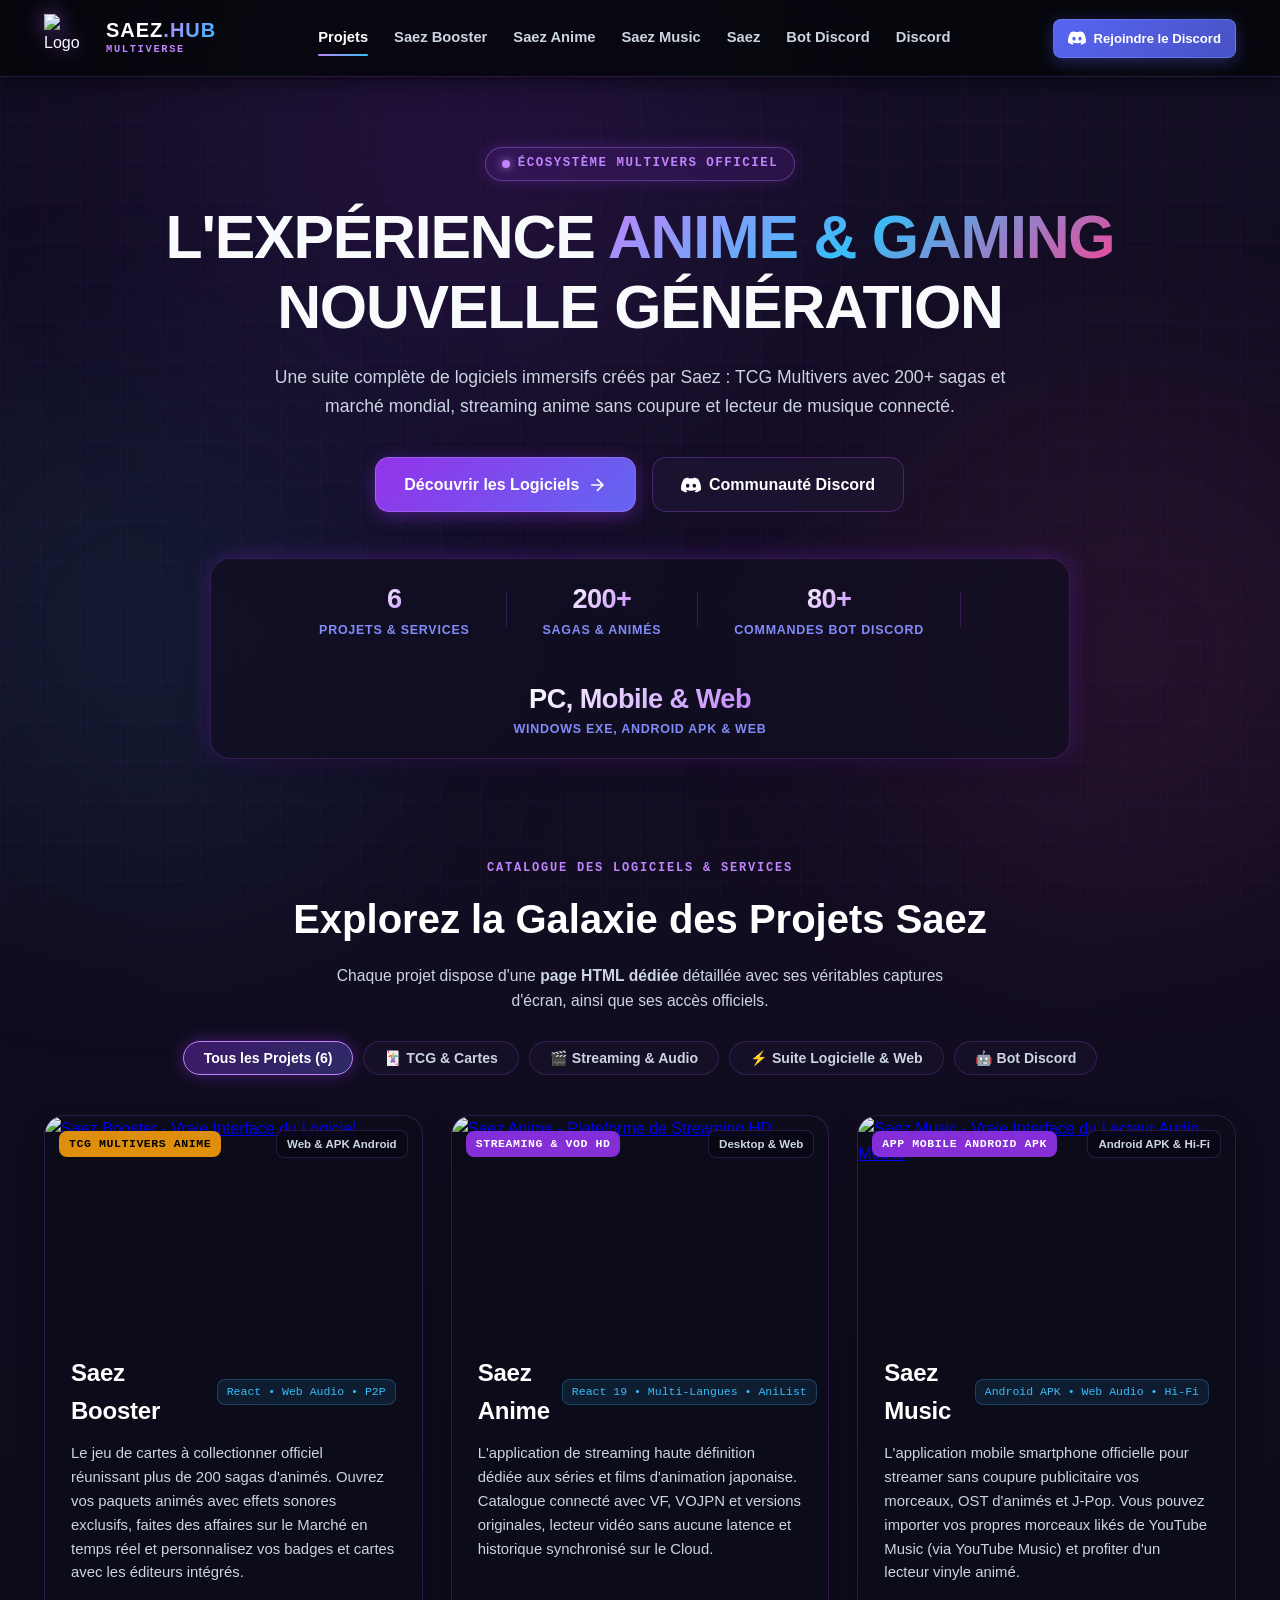
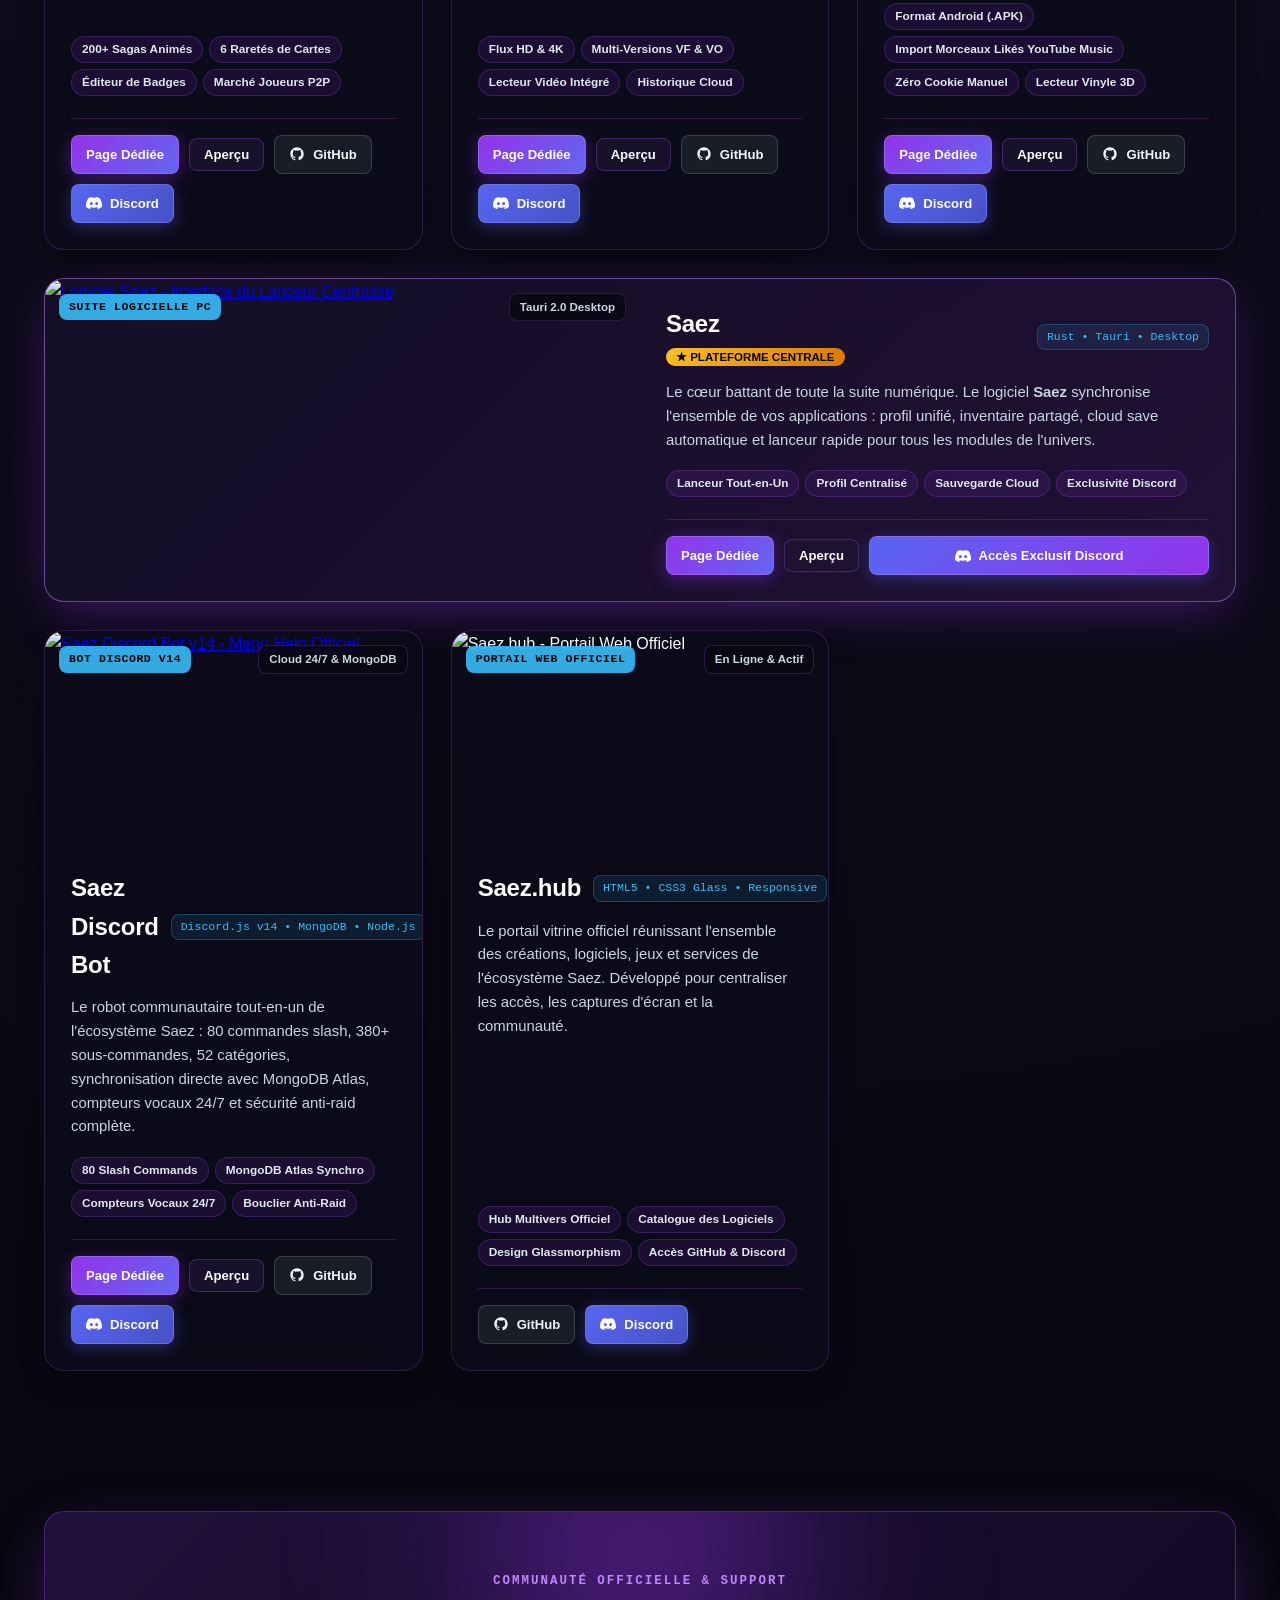
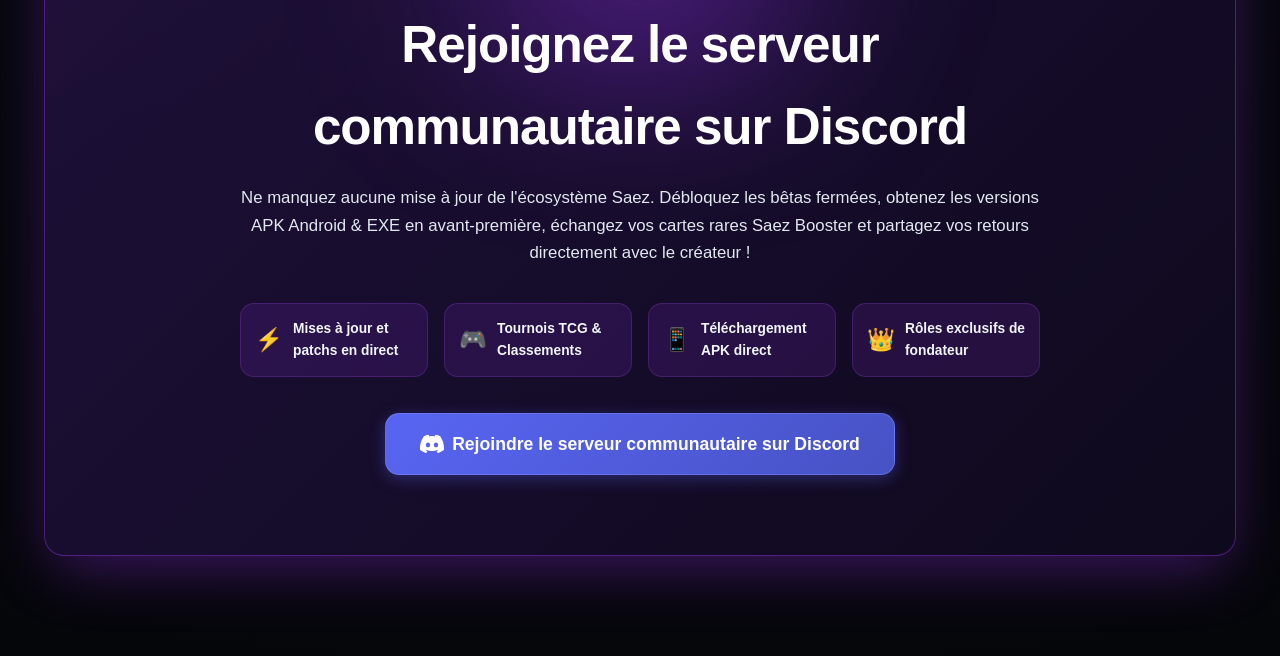
==== commit b8d35570: "Enhance Discord links with target and rel attributes Updated Discord links to include target and rel" ====
--- a/index.html
+++ b/index.html
@@ -12,14 +12,11 @@
   <link rel="icon" type="image/png" href="./assets/official_logo.png">
 </head>
 <body class="dark-theme">
-  <!-- Official Saez Visual Backdrop & Glowing Orbs -->
   <div class="official-bg-backdrop"></div>
   <div class="glow-orb orb-1"></div>
   <div class="glow-orb orb-2"></div>
   <div class="glow-orb orb-3"></div>
   <div class="grid-overlay"></div>
-
-  <!-- Main Navigation Bar -->
   <header class="navbar" id="site-header">
     <div class="container nav-container">
       <a href="#" class="brand-logo" id="brand-logo">
@@ -28,17 +25,18 @@
           <span class="brand-title">SAEZ<span class="accent-text">.HUB</span></span>
           <span class="brand-badge">MULTIVERSE</span>
         </div>
-           <nav class="nav-links" id="main-nav">
+      </a>
+      <nav class="nav-links" id="main-nav">
         <a href="#projets" class="nav-item active">Projets</a>
         <a href="#booster" class="nav-item">Saez Booster</a>
         <a href="#anime" class="nav-item">Saez Anime</a>
         <a href="#music" class="nav-item">Saez Music</a>
         <a href="#saez" class="nav-item">Saez</a>
         <a href="#bot" class="nav-item">Bot Discord</a>
-        <a href="https://discord.gg/4djy4pesKd" class="nav-item discord-nav-link">Discord</a>
+        <a href="https://discord.gg/4djy4pesKd" target="_blank" rel="noopener noreferrer" class="nav-item discord-nav-link">Discord</a>
       </nav>
       <div class="nav-actions">
-        <a href="https://discord.gg/4djy4pesKd" class="btn btn-discord btn-sm" id="nav-discord-btn">
+        <a href="https://discord.gg/4djy4pesKd" target="_blank" rel="noopener noreferrer" class="btn btn-discord btn-sm" id="nav-discord-btn">
           <svg class="icon" viewBox="0 0 24 24" width="18" height="18" fill="currentColor">
             <path d="M20.317 4.37a19.791 19.791 0 0 0-4.885-1.515.074.074 0 0 0-.079.037c-.21.375-.444.864-.608 1.25a18.27 18.27 0 0 0-5.487 0 12.64 12.64 0 0 0-.617-1.25.077.077 0 0 0-.079-.037A19.736 19.736 0 0 0 3.677 4.37a.07.07 0 0 0-.032.027C.533 9.046-.32 13.58.099 18.057a.082.082 0 0 0 .031.057 19.9 19.9 0 0 0 5.993 3.03.078.078 0 0 0 .084-.028 14.09 14.09 0 0 0 1.226-1.994.076.076 0 0 0-.041-.106 13.107 13.107 0 0 1-1.872-.892.077.077 0 0 1-.008-.128 10.2 10.2 0 0 0 .372-.292.074.074 0 0 1 .077-.01c3.929 1.793 8.18 1.793 12.061 0a.074.074 0 0 1 .078.01c.12.098.246.198.373.292a.077.077 0 0 1-.006.127 12.299 12.299 0 0 1-1.873.894.077.077 0 0 0-.041.107c.36.698.772 1.362 1.225 1.993a.076.076 0 0 0 .084.028 19.839 19.839 0 0 0 6.002-3.03.077.077 0 0 0 .032-.054c.5-5.177-.838-9.674-3.549-13.66a.061.061 0 0 0-.031-.028zM8.02 15.33c-1.183 0-2.157-1.085-2.157-2.419 0-1.333.956-2.419 2.157-2.419 1.21 0 2.176 1.096 2.157 2.42 0 1.333-.956 2.418-2.157 2.418zm7.975 0c-1.183 0-2.157-1.085-2.157-2.419 0-1.333.955-2.419 2.157-2.419 1.21 0 2.176 1.096 2.157 2.42 0 1.333-.946 2.418-2.157 2.418z"/>
           </svg>
@@ -66,7 +64,7 @@
             <path d="M5 12h14M12 5l7 7-7 7"/>
           </svg>
         </a>
-        <a href="https://discord.gg/4djy4pesKd" class="btn btn-secondary btn-lg" id="hero-discord-btn">
+        <a href="https://discord.gg/4djy4pesKd" target="_blank" rel="noopener noreferrer" class="btn btn-secondary btn-lg" id="hero-discord-btn">
           <svg viewBox="0 0 24 24" width="20" height="20" fill="currentColor">
             <path d="M20.317 4.37a19.791 19.791 0 0 0-4.885-1.515.074.074 0 0 0-.079.037c-.21.375-.444.864-.608 1.25a18.27 18.27 0 0 0-5.487 0 12.64 12.64 0 0 0-.617-1.25.077.077 0 0 0-.079-.037A19.736 19.736 0 0 0 3.677 4.37a.07.07 0 0 0-.032.027C.533 9.046-.32 13.58.099 18.057a.082.082 0 0 0 .031.057 19.9 19.9 0 0 0 5.993 3.03.078.078 0 0 0 .084-.028 14.09 14.09 0 0 0 1.226-1.994.076.076 0 0 0-.041-.106 13.107 13.107 0 0 1-1.872-.892.077.077 0 0 1-.008-.128 10.2 10.2 0 0 0 .372-.292.074.074 0 0 1 .077-.01c3.929 1.793 8.18 1.793 12.061 0a.074.074 0 0 1 .078.01c.12.098.246.198.373.292a.077.077 0 0 1-.006.127 12.299 12.299 0 0 1-1.873.894.077.077 0 0 0-.041.107c.36.698.772 1.362 1.225 1.993a.076.076 0 0 0 .084.028 19.839 19.839 0 0 0 6.002-3.03.077.077 0 0 0 .032-.054c.5-5.177-.838-9.674-3.549-13.66a.061.061 0 0 0-.031-.028zM8.02 15.33c-1.183 0-2.157-1.085-2.157-2.419 0-1.333.956-2.419 2.157-2.419 1.21 0 2.176 1.096 2.157 2.42 0 1.333-.956 2.418-2.157 2.418zm7.975 0c-1.183 0-2.157-1.085-2.157-2.419 0-1.333.955-2.419 2.157-2.419 1.21 0 2.176 1.096 2.157 2.42 0 1.333-.946 2.418-2.157 2.418z"/>
           </svg>
@@ -150,7 +148,7 @@
                 </svg>
                 <span>GitHub</span>
               </a>
-              <a href="https://discord.gg/4djy4pesKd" class="btn btn-discord btn-sm" title="Rejoindre la communauté sur Discord">
+              <a href="https://discord.gg/4djy4pesKd" target="_blank" rel="noopener" class="btn btn-discord btn-sm" title="Rejoindre la communauté sur Discord">
                 <svg viewBox="0 0 24 24" width="16" height="16" fill="currentColor">
                   <path d="M20.317 4.37a19.791 19.791 0 0 0-4.885-1.515.074.074 0 0 0-.079.037c-.21.375-.444.864-.608 1.25a18.27 18.27 0 0 0-5.487 0 12.64 12.64 0 0 0-.617-1.25.077.077 0 0 0-.079-.037A19.736 19.736 0 0 0 3.677 4.37a.07.07 0 0 0-.032.027C.533 9.046-.32 13.58.099 18.057a.082.082 0 0 0 .031.057 19.9 19.9 0 0 0 5.993 3.03.078.078 0 0 0 .084-.028 14.09 14.09 0 0 0 1.226-1.994.076.076 0 0 0-.041-.106 13.107 13.107 0 0 1-1.872-.892.077.077 0 0 1-.008-.128 10.2 10.2 0 0 0 .372-.292.074.074 0 0 1 .077-.01c3.929 1.793 8.18 1.793 12.061 0a.074.074 0 0 1 .078.01c.12.098.246.198.373.292a.077.077 0 0 1-.006.127 12.299 12.299 0 0 1-1.873.894.077.077 0 0 0-.041.107c.36.698.772 1.362 1.225 1.993a.076.076 0 0 0 .084.028 19.839 19.839 0 0 0 6.002-3.03.077.077 0 0 0 .032-.054c.5-5.177-.838-9.674-3.549-13.66a.061.061 0 0 0-.031-.028zM8.02 15.33c-1.183 0-2.157-1.085-2.157-2.419 0-1.333.956-2.419 2.157-2.419 1.21 0 2.176 1.096 2.157 2.42 0 1.333-.956 2.418-2.157 2.418zm7.975 0c-1.183 0-2.157-1.085-2.157-2.419 0-1.333.955-2.419 2.157-2.419 1.21 0 2.176 1.096 2.157 2.42 0 1.333-.946 2.418-2.157 2.418z"/>
                 </svg>
@@ -196,7 +194,7 @@
                 </svg>
                 <span>GitHub</span>
               </a>
-              <a href="https://discord.gg/4djy4pesKd" class="btn btn-discord btn-sm" title="Rejoindre la communauté sur Discord">
+              <a href="https://discord.gg/4djy4pesKd" target="_blank" rel="noopener" class="btn btn-discord btn-sm" title="Rejoindre la communauté sur Discord">
                 <svg viewBox="0 0 24 24" width="16" height="16" fill="currentColor">
                   <path d="M20.317 4.37a19.791 19.791 0 0 0-4.885-1.515.074.074 0 0 0-.079.037c-.21.375-.444.864-.608 1.25a18.27 18.27 0 0 0-5.487 0 12.64 12.64 0 0 0-.617-1.25.077.077 0 0 0-.079-.037A19.736 19.736 0 0 0 3.677 4.37a.07.07 0 0 0-.032.027C.533 9.046-.32 13.58.099 18.057a.082.082 0 0 0 .031.057 19.9 19.9 0 0 0 5.993 3.03.078.078 0 0 0 .084-.028 14.09 14.09 0 0 0 1.226-1.994.076.076 0 0 0-.041-.106 13.107 13.107 0 0 1-1.872-.892.077.077 0 0 1-.008-.128 10.2 10.2 0 0 0 .372-.292.074.074 0 0 1 .077-.01c3.929 1.793 8.18 1.793 12.061 0a.074.074 0 0 1 .078.01c.12.098.246.198.373.292a.077.077 0 0 1-.006.127 12.299 12.299 0 0 1-1.873.894.077.077 0 0 0-.041.107c.36.698.772 1.362 1.225 1.993a.076.076 0 0 0 .084.028 19.839 19.839 0 0 0 6.002-3.03.077.077 0 0 0 .032-.054c.5-5.177-.838-9.674-3.549-13.66a.061.061 0 0 0-.031-.028zM8.02 15.33c-1.183 0-2.157-1.085-2.157-2.419 0-1.333.956-2.419 2.157-2.419 1.21 0 2.176 1.096 2.157 2.42 0 1.333-.956 2.418-2.157 2.418zm7.975 0c-1.183 0-2.157-1.085-2.157-2.419 0-1.333.955-2.419 2.157-2.419 1.21 0 2.176 1.096 2.157 2.42 0 1.333-.946 2.418-2.157 2.418z"/>
                 </svg>
@@ -242,7 +240,7 @@
                 </svg>
                 <span>GitHub</span>
               </a>
-              <a href="https://discord.gg/4djy4pesKd" class="btn btn-discord btn-sm" title="Rejoindre la communauté sur Discord">
+              <a href="https://discord.gg/4djy4pesKd" target="_blank" rel="noopener" class="btn btn-discord btn-sm" title="Rejoindre la communauté sur Discord">
                 <svg viewBox="0 0 24 24" width="16" height="16" fill="currentColor">
                   <path d="M20.317 4.37a19.791 19.791 0 0 0-4.885-1.515.074.074 0 0 0-.079.037c-.21.375-.444.864-.608 1.25a18.27 18.27 0 0 0-5.487 0 12.64 12.64 0 0 0-.617-1.25.077.077 0 0 0-.079-.037A19.736 19.736 0 0 0 3.677 4.37a.07.07 0 0 0-.032.027C.533 9.046-.32 13.58.099 18.057a.082.082 0 0 0 .031.057 19.9 19.9 0 0 0 5.993 3.03.078.078 0 0 0 .084-.028 14.09 14.09 0 0 0 1.226-1.994.076.076 0 0 0-.041-.106 13.107 13.107 0 0 1-1.872-.892.077.077 0 0 1-.008-.128 10.2 10.2 0 0 0 .372-.292.074.074 0 0 1 .077-.01c3.929 1.793 8.18 1.793 12.061 0a.074.074 0 0 1 .078.01c.12.098.246.198.373.292a.077.077 0 0 1-.006.127 12.299 12.299 0 0 1-1.873.894.077.077 0 0 0-.041.107c.36.698.772 1.362 1.225 1.993a.076.076 0 0 0 .084.028 19.839 19.839 0 0 0 6.002-3.03.077.077 0 0 0 .032-.054c.5-5.177-.838-9.674-3.549-13.66a.061.061 0 0 0-.031-.028zM8.02 15.33c-1.183 0-2.157-1.085-2.157-2.419 0-1.333.956-2.419 2.157-2.419 1.21 0 2.176 1.096 2.157 2.42 0 1.333-.956 2.418-2.157 2.418zm7.975 0c-1.183 0-2.157-1.085-2.157-2.419 0-1.333.955-2.419 2.157-2.419 1.21 0 2.176 1.096 2.157 2.42 0 1.333-.946 2.418-2.157 2.418z"/>
                 </svg>
@@ -285,7 +283,7 @@
               <button class="btn btn-secondary btn-sm btn-open-modal" data-project="saez">
                 <span>Aperçu</span>
               </button>
-              <a href="https://discord.gg/4djy4pesKd" class="btn btn-discord btn-sm btn-discord-exclusive" title="Rejoindre le Discord Officiel pour accéder au logiciel Saez">
+              <a href="https://discord.gg/4djy4pesKd" target="_blank" rel="noopener noreferrer" class="btn btn-discord btn-sm btn-discord-exclusive" title="Rejoindre le Discord Officiel pour accéder au logiciel Saez">
                 <svg viewBox="0 0 24 24" width="16" height="16" fill="currentColor">
                   <path d="M20.317 4.37a19.791 19.791 0 0 0-4.885-1.515.074.074 0 0 0-.079.037c-.21.375-.444.864-.608 1.25a18.27 18.27 0 0 0-5.487 0 12.64 12.64 0 0 0-.617-1.25.077.077 0 0 0-.079-.037A19.736 19.736 0 0 0 3.677 4.37a.07.07 0 0 0-.032.027C.533 9.046-.32 13.58.099 18.057a.082.082 0 0 0 .031.057 19.9 19.9 0 0 0 5.993 3.03.078.078 0 0 0 .084-.028 14.09 14.09 0 0 0 1.226-1.994.076.076 0 0 0-.041-.106 13.107 13.107 0 0 1-1.872-.892.077.077 0 0 1-.008-.128 10.2 10.2 0 0 0 .372-.292.074.074 0 0 1 .077-.01c3.929 1.793 8.18 1.793 12.061 0a.074.074 0 0 1 .078.01c.12.098.246.198.373.292a.077.077 0 0 1-.006.127 12.299 12.299 0 0 1-1.873.894.077.077 0 0 0-.041.107c.36.698.772 1.362 1.225 1.993a.076.076 0 0 0 .084.028 19.839 19.839 0 0 0 6.002-3.03.077.077 0 0 0 .032-.054c.5-5.177-.838-9.674-3.549-13.66a.061.061 0 0 0-.031-.028zM8.02 15.33c-1.183 0-2.157-1.085-2.157-2.419 0-1.333.956-2.419 2.157-2.419 1.21 0 2.176 1.096 2.157 2.42 0 1.333-.956 2.418-2.157 2.418zm7.975 0c-1.183 0-2.157-1.085-2.157-2.419 0-1.333.955-2.419 2.157-2.419 1.21 0 2.176 1.096 2.157 2.42 0 1.333-.946 2.418-2.157 2.418z"/>
                 </svg>
@@ -331,7 +329,7 @@
                 </svg>
                 <span>GitHub</span>
               </a>
-              <a href="https://discord.gg/4djy4pesKd" class="btn btn-discord btn-sm" title="Rejoindre la communauté sur Discord">
+              <a href="https://discord.gg/4djy4pesKd" target="_blank" rel="noopener" class="btn btn-discord btn-sm" title="Rejoindre la communauté sur Discord">
                 <svg viewBox="0 0 24 24" width="16" height="16" fill="currentColor">
                   <path d="M20.317 4.37a19.791 19.791 0 0 0-4.885-1.515.074.074 0 0 0-.079.037c-.21.375-.444.864-.608 1.25a18.27 18.27 0 0 0-5.487 0 12.64 12.64 0 0 0-.617-1.25.077.077 0 0 0-.079-.037A19.736 19.736 0 0 0 3.677 4.37a.07.07 0 0 0-.032.027C.533 9.046-.32 13.58.099 18.057a.082.082 0 0 0 .031.057 19.9 19.9 0 0 0 5.993 3.03.078.078 0 0 0 .084-.028 14.09 14.09 0 0 0 1.226-1.994.076.076 0 0 0-.041-.106 13.107 13.107 0 0 1-1.872-.892.077.077 0 0 1-.008-.128 10.2 10.2 0 0 0 .372-.292.074.074 0 0 1 .077-.01c3.929 1.793 8.18 1.793 12.061 0a.074.074 0 0 1 .078.01c.12.098.246.198.373.292a.077.077 0 0 1-.006.127 12.299 12.299 0 0 1-1.873.894.077.077 0 0 0-.041.107c.36.698.772 1.362 1.225 1.993a.076.076 0 0 0 .084.028 19.839 19.839 0 0 0 6.002-3.03.077.077 0 0 0 .032-.054c.5-5.177-.838-9.674-3.549-13.66a.061.061 0 0 0-.031-.028zM8.02 15.33c-1.183 0-2.157-1.085-2.157-2.419 0-1.333.956-2.419 2.157-2.419 1.21 0 2.176 1.096 2.157 2.42 0 1.333-.956 2.418-2.157 2.418zm7.975 0c-1.183 0-2.157-1.085-2.157-2.419 0-1.333.955-2.419 2.157-2.419 1.21 0 2.176 1.096 2.157 2.42 0 1.333-.946 2.418-2.157 2.418z"/>
                 </svg>
@@ -369,7 +367,7 @@
                 </svg>
                 <span>GitHub</span>
               </a>
-              <a href="https://discord.gg/4djy4pesKd" class="btn btn-discord btn-sm" title="Rejoindre la communauté sur Discord">
+              <a href="https://discord.gg/4djy4pesKd" target="_blank" rel="noopener" class="btn btn-discord btn-sm" title="Rejoindre la communauté sur Discord">
                 <svg viewBox="0 0 24 24" width="16" height="16" fill="currentColor">
                   <path d="M20.317 4.37a19.791 19.791 0 0 0-4.885-1.515.074.074 0 0 0-.079.037c-.21.375-.444.864-.608 1.25a18.27 18.27 0 0 0-5.487 0 12.64 12.64 0 0 0-.617-1.25.077.077 0 0 0-.079-.037A19.736 19.736 0 0 0 3.677 4.37a.07.07 0 0 0-.032.027C.533 9.046-.32 13.58.099 18.057a.082.082 0 0 0 .031.057 19.9 19.9 0 0 0 5.993 3.03.078.078 0 0 0 .084-.028 14.09 14.09 0 0 0 1.226-1.994.076.076 0 0 0-.041-.106 13.107 13.107 0 0 1-1.872-.892.077.077 0 0 1-.008-.128 10.2 10.2 0 0 0 .372-.292.074.074 0 0 1 .077-.01c3.929 1.793 8.18 1.793 12.061 0a.074.074 0 0 1 .078.01c.12.098.246.198.373.292a.077.077 0 0 1-.006.127 12.299 12.299 0 0 1-1.873.894.077.077 0 0 0-.041.107c.36.698.772 1.362 1.225 1.993a.076.076 0 0 0 .084.028 19.839 19.839 0 0 0 6.002-3.03.077.077 0 0 0 .032-.054c.5-5.177-.838-9.674-3.549-13.66a.061.061 0 0 0-.031-.028zM8.02 15.33c-1.183 0-2.157-1.085-2.157-2.419 0-1.333.956-2.419 2.157-2.419 1.21 0 2.176 1.096 2.157 2.42 0 1.333-.956 2.418-2.157 2.418zm7.975 0c-1.183 0-2.157-1.085-2.157-2.419 0-1.333.955-2.419 2.157-2.419 1.21 0 2.176 1.096 2.157 2.42 0 1.333-.946 2.418-2.157 2.418z"/>
                 </svg>
@@ -473,7 +471,7 @@
                 </svg>
                 <span>Accéder au Code (GitHub)</span>
               </a>
-              <a href="https://discord.gg/4djy4pesKd" class="btn btn-discord btn-block" id="modal-discord-btn">
+              <a href="https://discord.gg/4djy4pesKd" target="_blank" rel="noopener noreferrer" class="btn btn-discord btn-block" id="modal-discord-btn">
                 <svg viewBox="0 0 24 24" width="18" height="18" fill="currentColor">
                   <path d="M20.317 4.37a19.791 19.791 0 0 0-4.885-1.515.074.074 0 0 0-.079.037c-.21.375-.444.864-.608 1.25a18.27 18.27 0 0 0-5.487 0 12.64 12.64 0 0 0-.617-1.25.077.077 0 0 0-.079-.037A19.736 19.736 0 0 0 3.677 4.37a.07.07 0 0 0-.032.027C.533 9.046-.32 13.58.099 18.057a.082.082 0 0 0 .031.057 19.9 19.9 0 0 0 5.993 3.03.078.078 0 0 0 .084-.028 14.09 14.09 0 0 0 1.226-1.994.076.076 0 0 0-.041-.106 13.107 13.107 0 0 1-1.872-.892.077.077 0 0 1-.008-.128 10.2 10.2 0 0 0 .372-.292.074.074 0 0 1 .077-.01c3.929 1.793 8.18 1.793 12.061 0a.074.074 0 0 1 .078.01c.12.098.246.198.373.292a.077.077 0 0 1-.006.127 12.299 12.299 0 0 1-1.873.894.077.077 0 0 0-.041.107c.36.698.772 1.362 1.225 1.993a.076.076 0 0 0 .084.028 19.839 19.839 0 0 0 6.002-3.03.077.077 0 0 0 .032-.054c.5-5.177-.838-9.674-3.549-13.66a.061.061 0 0 0-.031-.028zM8.02 15.33c-1.183 0-2.157-1.085-2.157-2.419 0-1.333.956-2.419 2.157-2.419 1.21 0 2.176 1.096 2.157 2.42 0 1.333-.956 2.418-2.157 2.418zm7.975 0c-1.183 0-2.157-1.085-2.157-2.419 0-1.333.955-2.419 2.157-2.419 1.21 0 2.176 1.096 2.157 2.42 0 1.333-.946 2.418-2.157 2.418z"/>
               </svg>
@@ -496,6 +494,6 @@
       </div>
     </div>
   </footer>
-  <script src="./main.js"></script>
+  <script src="./main.js?v=20261103b"></script>
 </body>
 </html>
--- a/style.css
+++ b/style.css
@@ -0,0 +1,1261 @@
+:root {
+  --font-main: 'Outfit', -apple-system, BlinkMacSystemFont, sans-serif;
+  --font-mono: 'JetBrains Mono', monospace;
+  --font-display: 'Space Grotesk', sans-serif;
+  --bg-deep: #05060a;
+  --bg-card: rgba(13, 11, 26, 0.82);
+  --bg-card-hover: rgba(22, 18, 42, 0.92);
+  --accent-purple: #9333ea;
+  --accent-purple-light: #c084fc;
+  --accent-pink: #ec4899;
+  --accent-cyan: #38bdf8;
+  --accent-gold: #fbbf24;
+  --discord-color: #5865F2;
+  --discord-hover: #4752c4;
+  --github-color: #24292f;
+  --github-hover: #1b1f23;
+  --text-primary: #f8fafc;
+  --text-muted: #cbd5e1;
+  --text-subtle: #818cf8;
+  --border-glass: rgba(168, 85, 247, 0.22);
+  --border-hover: rgba(192, 132, 252, 0.55);
+  --shadow-purple-glow: 0 0 25px rgba(147, 51, 234, 0.35);
+  --shadow-cyan-glow: 0 0 25px rgba(56, 189, 248, 0.35);
+  --radius-sm: 8px;
+  --radius-md: 14px;
+  --radius-lg: 20px;
+  --radius-full: 9999px;
+}
+* {
+  scrollbar-width: thin;
+  scrollbar-color: #9333ea #05060a;
+}
+::-webkit-scrollbar {
+  width: 10px;
+  height: 10px;
+}
+::-webkit-scrollbar-track {
+  background: #05060a;
+  border-left: 1px solid rgba(147, 51, 234, 0.15);
+}
+::-webkit-scrollbar-thumb {
+  background: linear-gradient(180deg, #9333ea 0%, #6366f1 50%, #38bdf8 100%);
+  border-radius: var(--radius-full);
+  border: 2px solid #05060a;
+  box-shadow: 0 0 10px rgba(147, 51, 234, 0.5);
+}
+::-webkit-scrollbar-thumb:hover {
+  background: linear-gradient(180deg, #c084fc 0%, #818cf8 50%, #38bdf8 100%);
+  box-shadow: 0 0 15px rgba(192, 132, 252, 0.8);
+}
+*, *::before, *::after {
+  box-sizing: border-box;
+  margin: 0;
+  padding: 0;
+}
+html {
+  scroll-behavior: smooth;
+  font-family: var(--font-main);
+  background-color: var(--bg-deep);
+  color: var(--text-primary);
+  line-height: 1.6;
+}
+body {
+  position: relative;
+  min-height: 100vh;
+  overflow-x: hidden;
+  background: radial-gradient(circle at 50% 0%, #150f28 0%, #05060a 100%);
+}
+.official-bg-backdrop {
+  position: fixed;
+  inset: 0;
+  background-image: url('./assets/official_bg.jpg');
+  background-size: cover;
+  background-position: center top;
+  background-repeat: no-repeat;
+  opacity: 0.18;
+  pointer-events: none;
+  z-index: 0;
+  filter: saturate(1.4) brightness(0.85);
+}
+.grid-overlay {
+  position: fixed;
+  inset: 0;
+  background-image: 
+    linear-gradient(to right, rgba(168, 85, 247, 0.04) 1px, transparent 1px),
+    linear-gradient(to bottom, rgba(168, 85, 247, 0.04) 1px, transparent 1px);
+  background-size: 40px 40px;
+  pointer-events: none;
+  z-index: 0;
+}
+.glow-orb {
+  position: fixed;
+  border-radius: 50%;
+  filter: blur(140px);
+  pointer-events: none;
+  z-index: 0;
+  opacity: 0.32;
+  animation: floatOrb 20s ease-in-out infinite alternate;
+}
+.orb-1 {
+  width: 550px;
+  height: 550px;
+  background: radial-gradient(circle, #9333ea 0%, transparent 70%);
+  top: -120px;
+  left: 15%;
+}
+.orb-2 {
+  width: 500px;
+  height: 500px;
+  background: radial-gradient(circle, #ec4899 0%, transparent 70%);
+  top: 45%;
+  right: -100px;
+  animation-duration: 24s;
+}
+.orb-3 {
+  width: 450px;
+  height: 450px;
+  background: radial-gradient(circle, #38bdf8 0%, transparent 70%);
+  bottom: 5%;
+  left: -80px;
+  animation-duration: 22s;
+}
+@keyframes floatOrb {
+  0% { transform: translateY(0px) scale(1); }
+  50% { transform: translateY(50px) scale(1.08); }
+  100% { transform: translateY(-40px) scale(0.95); }
+}
+.container {
+  max-width: 1240px;
+  margin: 0 auto;
+  padding: 0 24px;
+  position: relative;
+  z-index: 1;
+}
+.navbar {
+  position: sticky;
+  top: 0;
+  z-index: 100;
+  backdrop-filter: blur(20px);
+  -webkit-backdrop-filter: blur(20px);
+  background: rgba(5, 6, 10, 0.85);
+  border-bottom: 1px solid var(--border-glass);
+  box-shadow: 0 4px 20px rgba(0, 0, 0, 0.6);
+  transition: all 0.3s ease;
+}
+.nav-container {
+  display: flex;
+  align-items: center;
+  justify-content: space-between;
+  height: 76px;
+}
+.brand-logo {
+  display: flex;
+  align-items: center;
+  gap: 14px;
+  text-decoration: none;
+  color: inherit;
+}
+.brand-logo-img {
+  width: 48px;
+  height: 48px;
+  object-fit: contain;
+  filter: drop-shadow(0 0 10px rgba(168, 85, 247, 0.65));
+  transition: transform 0.3s cubic-bezier(0.16, 1, 0.3, 1);
+}
+.brand-logo:hover .brand-logo-img {
+  transform: scale(1.1) rotate(4deg);
+}
+.brand-text {
+  display: flex;
+  flex-direction: column;
+}
+.brand-title {
+  font-family: var(--font-display);
+  font-weight: 900;
+  font-size: 1.25rem;
+  letter-spacing: 0.05em;
+  color: #fff;
+  line-height: 1.1;
+}
+.accent-text {
+  background: linear-gradient(135deg, #c084fc 0%, #38bdf8 100%);
+  -webkit-background-clip: text;
+  -webkit-text-fill-color: transparent;
+}
+.brand-badge {
+  font-family: var(--font-mono);
+  font-size: 0.65rem;
+  font-weight: 700;
+  letter-spacing: 0.16em;
+  color: #c084fc;
+  text-transform: uppercase;
+}
+.nav-links {
+  display: flex;
+  align-items: center;
+  gap: 26px;
+}
+.nav-item {
+  color: var(--text-muted);
+  text-decoration: none;
+  font-size: 0.92rem;
+  font-weight: 600;
+  transition: all 0.2s ease;
+  position: relative;
+  padding: 6px 0;
+}
+.nav-item:hover, .nav-item.active {
+  color: #fff;
+}
+.nav-item.active::after {
+  content: '';
+  position: absolute;
+  bottom: 0;
+  left: 0;
+  width: 100%;
+  height: 2px;
+  background: linear-gradient(90deg, #c084fc, #38bdf8);
+  border-radius: var(--radius-full);
+}
+.nav-actions {
+  display: flex;
+  align-items: center;
+  gap: 12px;
+}
+.btn {
+  display: inline-flex;
+  align-items: center;
+  justify-content: center;
+  gap: 8px;
+  font-family: var(--font-main);
+  font-weight: 700;
+  font-size: 0.9rem;
+  border-radius: var(--radius-sm);
+  padding: 10px 18px;
+  text-decoration: none;
+  cursor: pointer;
+  border: 1px solid transparent;
+  transition: all 0.25s cubic-bezier(0.16, 1, 0.3, 1);
+  white-space: nowrap;
+}
+.btn-sm {
+  padding: 8px 14px;
+  font-size: 0.82rem;
+}
+.btn-lg {
+  padding: 14px 28px;
+  font-size: 1rem;
+  border-radius: var(--radius-md);
+}
+.btn-xl {
+  padding: 16px 34px;
+  font-size: 1.1rem;
+  border-radius: var(--radius-md);
+}
+.btn-block {
+  width: 100%;
+}
+.btn-primary {
+  background: linear-gradient(135deg, #9333ea 0%, #6366f1 100%);
+  color: #fff;
+  border: 1px solid rgba(192, 132, 252, 0.4);
+  box-shadow: 0 4px 18px rgba(147, 51, 234, 0.4);
+}
+.btn-primary:hover {
+  transform: translateY(-2px);
+  background: linear-gradient(135deg, #a855f7 0%, #818cf8 100%);
+  box-shadow: 0 6px 24px rgba(168, 85, 247, 0.55);
+}
+.btn-secondary {
+  background: rgba(30, 20, 50, 0.75);
+  color: #fff;
+  border: 1px solid rgba(168, 85, 247, 0.3);
+  backdrop-filter: blur(8px);
+}
+.btn-secondary:hover {
+  background: rgba(45, 30, 75, 0.85);
+  border-color: rgba(192, 132, 252, 0.5);
+  transform: translateY(-2px);
+}
+.btn-discord {
+  background: linear-gradient(135deg, #5865F2 0%, #4752c4 100%);
+  color: #fff;
+  border: 1px solid rgba(136, 149, 255, 0.4);
+  box-shadow: 0 4px 16px rgba(88, 101, 242, 0.35);
+}
+.btn-discord:hover {
+  background: linear-gradient(135deg, #6775f5 0%, #515ec9 100%);
+  box-shadow: 0 6px 24px rgba(88, 101, 242, 0.55);
+  transform: translateY(-2px);
+}
+.btn-github {
+  background: #181d28;
+  color: #f1f5f9;
+  border: 1px solid rgba(255, 255, 255, 0.15);
+}
+.btn-github:hover {
+  background: #252d3d;
+  border-color: rgba(255, 255, 255, 0.3);
+  transform: translateY(-2px);
+}
+.btn-glass {
+  background: rgba(255, 255, 255, 0.06);
+  color: var(--text-muted);
+  border: 1px solid var(--border-glass);
+}
+.btn-glass:hover {
+  background: rgba(255, 255, 255, 0.12);
+  color: #fff;
+}
+.hero-section {
+  padding: 70px 0 50px 0;
+  text-align: center;
+}
+.hero-tag {
+  display: inline-flex;
+  align-items: center;
+  gap: 8px;
+  padding: 6px 16px;
+  border-radius: var(--radius-full);
+  background: rgba(147, 51, 234, 0.15);
+  border: 1px solid rgba(192, 132, 252, 0.35);
+  color: #c084fc;
+  font-family: var(--font-mono);
+  font-size: 0.78rem;
+  font-weight: 700;
+  letter-spacing: 0.12em;
+  margin-bottom: 22px;
+  box-shadow: 0 0 16px rgba(147, 51, 234, 0.25);
+}
+.pulse-dot {
+  width: 8px;
+  height: 8px;
+  border-radius: 50%;
+  background: #c084fc;
+  box-shadow: 0 0 10px #c084fc;
+  animation: pulse 2s infinite;
+}
+@keyframes pulse {
+  0% { transform: scale(0.95); box-shadow: 0 0 0 0 rgba(192, 132, 252, 0.7); }
+  70% { transform: scale(1); box-shadow: 0 0 0 8px rgba(192, 132, 252, 0); }
+  100% { transform: scale(0.95); box-shadow: 0 0 0 0 rgba(192, 132, 252, 0); }
+}
+.hero-title {
+  font-family: var(--font-display);
+  font-size: clamp(2.2rem, 5.2vw, 3.8rem);
+  font-weight: 900;
+  line-height: 1.15;
+  letter-spacing: -0.02em;
+  max-width: 960px;
+  margin: 0 auto 20px auto;
+}
+.gradient-text {
+  background: linear-gradient(135deg, #c084fc 0%, #38bdf8 50%, #ec4899 100%);
+  -webkit-background-clip: text;
+  -webkit-text-fill-color: transparent;
+}
+.hero-subtitle {
+  font-size: 1.1rem;
+  color: var(--text-muted);
+  max-width: 740px;
+  margin: 0 auto 36px auto;
+  line-height: 1.65;
+}
+.hero-cta-group {
+  display: flex;
+  align-items: center;
+  justify-content: center;
+  gap: 16px;
+  flex-wrap: wrap;
+  margin-bottom: 46px;
+}
+.stats-strip {
+  display: flex;
+  align-items: center;
+  justify-content: center;
+  gap: 36px;
+  padding: 18px 36px;
+  background: rgba(18, 14, 34, 0.75);
+  border: 1px solid var(--border-glass);
+  border-radius: var(--radius-lg);
+  backdrop-filter: blur(14px);
+  max-width: 860px;
+  margin: 0 auto;
+  box-shadow: 0 10px 30px -10px rgba(0, 0, 0, 0.7), var(--shadow-purple-glow);
+  flex-wrap: wrap;
+}
+.stat-card {
+  display: flex;
+  flex-direction: column;
+  align-items: center;
+}
+.stat-number {
+  font-family: var(--font-display);
+  font-size: 1.7rem;
+  font-weight: 900;
+  color: #fff;
+  letter-spacing: -0.02em;
+  background: linear-gradient(135deg, #fff 0%, #c084fc 100%);
+  -webkit-background-clip: text;
+  -webkit-text-fill-color: transparent;
+}
+.stat-label {
+  font-size: 0.78rem;
+  color: var(--text-subtle);
+  text-transform: uppercase;
+  letter-spacing: 0.06em;
+  font-weight: 700;
+}
+.stat-divider {
+  width: 1px;
+  height: 36px;
+  background: var(--border-glass);
+}
+.projects-section {
+  padding: 50px 0 100px 0;
+}
+.section-header {
+  text-align: center;
+  margin-bottom: 40px;
+}
+.section-tag {
+  font-family: var(--font-mono);
+  font-size: 0.75rem;
+  color: #c084fc;
+  font-weight: 800;
+  letter-spacing: 0.15em;
+  text-transform: uppercase;
+  margin-bottom: 8px;
+}
+.section-title {
+  font-family: var(--font-display);
+  font-size: clamp(1.8rem, 3.5vw, 2.5rem);
+  font-weight: 900;
+  color: #fff;
+  margin-bottom: 12px;
+}
+.section-desc {
+  color: var(--text-muted);
+  max-width: 660px;
+  margin: 0 auto 28px auto;
+  font-size: 0.98rem;
+}
+.filter-bar {
+  display: flex;
+  align-items: center;
+  justify-content: center;
+  gap: 10px;
+  flex-wrap: wrap;
+}
+.filter-btn {
+  background: rgba(25, 18, 45, 0.65);
+  color: var(--text-muted);
+  border: 1px solid var(--border-glass);
+  padding: 8px 20px;
+  border-radius: var(--radius-full);
+  font-family: var(--font-main);
+  font-size: 0.88rem;
+  font-weight: 700;
+  cursor: pointer;
+  transition: all 0.2s ease;
+}
+.filter-btn:hover {
+  color: #fff;
+  border-color: rgba(192, 132, 252, 0.5);
+}
+.filter-btn.active {
+  background: linear-gradient(135deg, rgba(147, 51, 234, 0.35), rgba(99, 102, 241, 0.35));
+  color: #fff;
+  border-color: #c084fc;
+  box-shadow: 0 0 16px rgba(147, 51, 234, 0.4);
+}
+.projects-grid {
+  display: grid;
+  grid-template-columns: repeat(auto-fit, minmax(360px, 1fr));
+  gap: 28px;
+}
+.project-card {
+  background: var(--bg-card);
+  border: 1px solid var(--border-glass);
+  border-radius: var(--radius-lg);
+  overflow: hidden;
+  display: flex;
+  flex-direction: column;
+  transition: all 0.35s cubic-bezier(0.16, 1, 0.3, 1);
+  backdrop-filter: blur(16px);
+  position: relative;
+  box-shadow: 0 10px 30px -10px rgba(0, 0, 0, 0.7);
+}
+.project-card:hover {
+  transform: translateY(-6px);
+  border-color: var(--border-hover);
+  box-shadow: 0 15px 40px -10px rgba(147, 51, 234, 0.35);
+}
+.project-card.featured-hub {
+  grid-column: 1 / -1;
+  display: grid;
+  grid-template-columns: 1fr 1fr;
+  border-color: rgba(192, 132, 252, 0.5);
+  background: linear-gradient(135deg, rgba(20, 15, 38, 0.95) 0%, rgba(35, 18, 56, 0.9) 100%);
+  box-shadow: 0 15px 50px -10px rgba(147, 51, 234, 0.4);
+}
+.hub-crown-badge {
+  font-size: 0.72rem;
+  font-weight: 800;
+  background: linear-gradient(135deg, #fbbf24, #d97706);
+  color: #000;
+  padding: 3px 10px;
+  border-radius: var(--radius-full);
+  text-transform: uppercase;
+}
+.card-media {
+  position: relative;
+  aspect-ratio: 16 / 9;
+  overflow: hidden;
+}
+.project-card.featured-hub .card-media {
+  aspect-ratio: auto;
+  height: 100%;
+}
+.card-img {
+  width: 100%;
+  height: 100%;
+  object-fit: cover;
+  transition: transform 0.6s ease;
+}
+.project-card:hover .card-img {
+  transform: scale(1.06);
+}
+.card-media-overlay {
+  position: absolute;
+  top: 14px;
+  left: 14px;
+  right: 14px;
+  display: flex;
+  justify-content: space-between;
+  align-items: center;
+  pointer-events: none;
+}
+.badge-tag {
+  font-family: var(--font-mono);
+  font-size: 0.72rem;
+  font-weight: 800;
+  padding: 4px 10px;
+  border-radius: var(--radius-sm);
+  text-transform: uppercase;
+  letter-spacing: 0.05em;
+  backdrop-filter: blur(8px);
+}
+.badge-tag.tcg { background: rgba(245, 158, 11, 0.9); color: #000; }
+.badge-tag.media { background: rgba(147, 51, 234, 0.9); color: #fff; }
+.badge-tag.hub { background: rgba(56, 189, 248, 0.9); color: #000; font-weight: 800; }
+.badge-status {
+  font-size: 0.72rem;
+  font-weight: 700;
+  background: rgba(10, 8, 20, 0.9);
+  color: var(--text-muted);
+  padding: 4px 10px;
+  border-radius: var(--radius-sm);
+  border: 1px solid var(--border-glass);
+}
+.card-content {
+  padding: 26px;
+  display: flex;
+  flex-direction: column;
+  flex: 1;
+}
+.card-header-row {
+  display: flex;
+  align-items: center;
+  justify-content: space-between;
+  margin-bottom: 12px;
+  gap: 12px;
+}
+.card-title {
+  font-family: var(--font-display);
+  font-size: 1.5rem;
+  font-weight: 900;
+  color: #fff;
+  letter-spacing: -0.01em;
+}
+.tech-pill {
+  font-family: var(--font-mono);
+  font-size: 0.72rem;
+  color: #38bdf8;
+  background: rgba(56, 189, 248, 0.1);
+  padding: 3px 9px;
+  border-radius: var(--radius-sm);
+  border: 1px solid rgba(56, 189, 248, 0.25);
+  white-space: nowrap;
+}
+.card-summary {
+  font-size: 0.93rem;
+  color: var(--text-muted);
+  line-height: 1.6;
+  margin-bottom: 18px;
+  flex: 1;
+}
+.card-features-chips {
+  display: flex;
+  flex-wrap: wrap;
+  gap: 6px;
+  margin-bottom: 22px;
+}
+.chip {
+  font-size: 0.74rem;
+  background: rgba(147, 51, 234, 0.12);
+  border: 1px solid var(--border-glass);
+  color: #e2e8f0;
+  padding: 3px 10px;
+  border-radius: var(--radius-full);
+  font-weight: 600;
+}
+.card-actions {
+  display: flex;
+  align-items: center;
+  gap: 10px;
+  flex-wrap: wrap;
+  padding-top: 16px;
+  border-top: 1px solid var(--border-glass);
+}
+.btn-discord-exclusive {
+  flex: 1;
+  font-weight: 800;
+  background: linear-gradient(135deg, #5865F2 0%, #9333ea 100%);
+  border-color: rgba(192, 132, 252, 0.4);
+}
+.discord-section {
+  padding: 40px 0 100px 0;
+}
+.discord-banner-card {
+  position: relative;
+  background: linear-gradient(135deg, rgba(35, 18, 65, 0.85) 0%, rgba(15, 10, 30, 0.95) 100%);
+  border: 1px solid rgba(147, 51, 234, 0.45);
+  border-radius: var(--radius-lg);
+  padding: 60px 40px;
+  overflow: hidden;
+  box-shadow: 0 20px 60px -10px rgba(147, 51, 234, 0.4);
+  text-align: center;
+}
+.discord-glow-aura {
+  position: absolute;
+  top: -120px;
+  left: 50%;
+  transform: translateX(-50%);
+  width: 650px;
+  height: 320px;
+  background: radial-gradient(circle, rgba(147, 51, 234, 0.5) 0%, transparent 70%);
+  filter: blur(70px);
+  pointer-events: none;
+}
+.discord-content {
+  position: relative;
+  z-index: 1;
+  max-width: 800px;
+  margin: 0 auto;
+}
+.discord-badge {
+  font-family: var(--font-mono);
+  font-size: 0.78rem;
+  font-weight: 800;
+  color: #c084fc;
+  letter-spacing: 0.16em;
+  margin-bottom: 12px;
+}
+.discord-title {
+  font-family: var(--font-display);
+  font-size: clamp(2rem, 4.2vw, 3.2rem);
+  font-weight: 900;
+  color: #fff;
+  margin-bottom: 16px;
+  letter-spacing: -0.02em;
+}
+.discord-desc {
+  font-size: 1.05rem;
+  color: #e2e8f0;
+  line-height: 1.65;
+  margin-bottom: 36px;
+}
+.discord-perks-grid {
+  display: grid;
+  grid-template-columns: repeat(auto-fit, minmax(180px, 1fr));
+  gap: 16px;
+  margin-bottom: 36px;
+}
+.perk-item {
+  background: rgba(147, 51, 234, 0.15);
+  border: 1px solid var(--border-glass);
+  border-radius: var(--radius-md);
+  padding: 14px;
+  display: flex;
+  align-items: center;
+  gap: 10px;
+  text-align: left;
+}
+.perk-icon {
+  font-size: 1.4rem;
+}
+.perk-text {
+  font-size: 0.86rem;
+  font-weight: 600;
+  color: #f1f5f9;
+}
+.discord-cta-row {
+  display: flex;
+  align-items: center;
+  justify-content: center;
+  gap: 14px;
+  flex-wrap: wrap;
+  margin-bottom: 20px;
+}
+.discord-link-display {
+  display: inline-flex;
+  align-items: center;
+  gap: 8px;
+  font-size: 0.82rem;
+  color: var(--text-subtle);
+  background: rgba(0, 0, 0, 0.45);
+  padding: 6px 16px;
+  border-radius: var(--radius-full);
+  border: 1px solid var(--border-glass);
+}
+.discord-link-display code {
+  color: #c084fc;
+  font-family: var(--font-mono);
+  font-weight: 600;
+}
+.modal-backdrop {
+  position: fixed;
+  inset: 0;
+  background: rgba(0, 0, 0, 0.85);
+  backdrop-filter: blur(14px);
+  -webkit-backdrop-filter: blur(14px);
+  z-index: 1000;
+  display: flex;
+  align-items: center;
+  justify-content: center;
+  padding: 24px;
+  opacity: 0;
+  pointer-events: none;
+  transition: opacity 0.3s ease;
+}
+.modal-backdrop.open {
+  opacity: 1;
+  pointer-events: auto;
+}
+.modal-container {
+  background: #0d0b1a;
+  border: 1px solid var(--border-hover);
+  border-radius: var(--radius-lg);
+  max-width: 900px;
+  width: 100%;
+  max-height: 92vh;
+  display: flex;
+  flex-direction: column;
+  position: relative;
+  overflow: hidden;
+  box-shadow: 0 25px 70px rgba(0, 0, 0, 0.85), var(--shadow-purple-glow);
+  transform: translateY(20px) scale(0.97);
+  transition: transform 0.3s cubic-bezier(0.16, 1, 0.3, 1);
+}
+.modal-backdrop.open .modal-container {
+  transform: translateY(0) scale(1);
+}
+.modal-close-btn {
+  position: absolute;
+  top: 16px;
+  right: 16px;
+  width: 38px;
+  height: 38px;
+  border-radius: 50%;
+  background: rgba(10, 8, 20, 0.75);
+  border: 1px solid var(--border-glass);
+  color: #fff;
+  font-size: 1.1rem;
+  display: flex;
+  align-items: center;
+  justify-content: center;
+  cursor: pointer;
+  z-index: 20;
+  transition: all 0.2s ease;
+}
+.modal-close-btn:hover {
+  background: rgba(239, 68, 68, 0.85);
+  border-color: #f87171;
+  transform: rotate(90deg);
+}
+.modal-header-image-box {
+  position: relative;
+  height: 280px;
+  width: 100%;
+  overflow: hidden;
+  background: #000;
+}
+.modal-header-img {
+  width: 100%;
+  height: 100%;
+  object-fit: cover;
+  transition: opacity 0.3s ease;
+}
+.modal-header-gradient {
+  position: absolute;
+  inset: 0;
+  background: linear-gradient(to bottom, rgba(13, 11, 26, 0.15) 0%, rgba(13, 11, 26, 0.95) 100%);
+}
+.modal-title-overlay {
+  position: absolute;
+  bottom: 20px;
+  left: 28px;
+  right: 28px;
+}
+.modal-badge-category {
+  font-family: var(--font-mono);
+  font-size: 0.75rem;
+  font-weight: 800;
+  color: #38bdf8;
+  text-transform: uppercase;
+  letter-spacing: 0.12em;
+  margin-bottom: 6px;
+  display: block;
+}
+.modal-software-title {
+  font-family: var(--font-display);
+  font-size: 2.2rem;
+  font-weight: 900;
+  color: #fff;
+  letter-spacing: -0.02em;
+}
+.modal-gallery-strip {
+  display: flex;
+  align-items: center;
+  gap: 10px;
+  padding: 12px 28px;
+  background: rgba(18, 14, 34, 0.95);
+  border-bottom: 1px solid var(--border-glass);
+  overflow-x: auto;
+}
+.gallery-label {
+  font-family: var(--font-mono);
+  font-size: 0.72rem;
+  font-weight: 800;
+  color: #c084fc;
+  text-transform: uppercase;
+  white-space: nowrap;
+}
+.gallery-thumbs-row {
+  display: flex;
+  align-items: center;
+  gap: 10px;
+}
+.gallery-thumb-btn {
+  width: 72px;
+  height: 46px;
+  border-radius: var(--radius-sm);
+  overflow: hidden;
+  border: 2px solid transparent;
+  cursor: pointer;
+  background: #000;
+  padding: 0;
+  transition: all 0.2s ease;
+  flex-shrink: 0;
+}
+.gallery-thumb-btn img {
+  width: 100%;
+  height: 100%;
+  object-fit: cover;
+  display: block;
+}
+.gallery-thumb-btn:hover {
+  border-color: #38bdf8;
+  transform: scale(1.05);
+}
+.gallery-thumb-btn.active {
+  border-color: #c084fc;
+  box-shadow: 0 0 12px rgba(192, 132, 252, 0.6);
+}
+.modal-body-scroll {
+  padding: 26px 28px;
+  overflow-y: auto;
+  max-height: calc(92vh - 360px);
+}
+.modal-grid-details {
+  display: grid;
+  grid-template-columns: 1.8fr 1fr;
+  gap: 28px;
+}
+.modal-subheading {
+  font-family: var(--font-display);
+  font-size: 1.15rem;
+  font-weight: 800;
+  color: #fff;
+  margin-bottom: 12px;
+}
+.modal-desc-text {
+  font-size: 0.95rem;
+  color: #cbd5e1;
+  line-height: 1.65;
+}
+.modal-features-list {
+  list-style: none;
+  display: flex;
+  flex-direction: column;
+  gap: 10px;
+}
+.modal-features-list li {
+  font-size: 0.9rem;
+  color: #cbd5e1;
+  display: flex;
+  align-items: flex-start;
+  gap: 10px;
+}
+.modal-features-list li::before {
+  content: '✦';
+  color: #c084fc;
+  font-weight: 900;
+  margin-top: 1px;
+}
+.modal-sidebar-info {
+  display: flex;
+  flex-direction: column;
+  gap: 16px;
+}
+.info-card {
+  background: rgba(25, 18, 45, 0.75);
+  border: 1px solid var(--border-glass);
+  border-radius: var(--radius-md);
+  padding: 14px;
+  display: flex;
+  flex-direction: column;
+  gap: 4px;
+}
+.info-label {
+  font-size: 0.72rem;
+  font-weight: 700;
+  color: var(--text-subtle);
+  text-transform: uppercase;
+}
+.info-value {
+  font-size: 0.95rem;
+  font-weight: 800;
+  color: #fff;
+}
+.text-cyan { color: #38bdf8; }
+.text-gold { color: #fbbf24; }
+.modal-cta-box {
+  display: flex;
+  flex-direction: column;
+  gap: 10px;
+  margin-top: 8px;
+}
+.site-footer {
+  border-top: 1px solid var(--border-glass);
+  padding: 36px 0;
+  background: rgba(5, 6, 10, 0.95);
+}
+.footer-container {
+  display: flex;
+  align-items: center;
+  justify-content: space-between;
+  flex-wrap: wrap;
+  gap: 20px;
+}
+.footer-logo {
+  font-family: var(--font-display);
+  font-weight: 900;
+  font-size: 1.15rem;
+  color: #fff;
+  letter-spacing: 0.05em;
+}
+.footer-copy {
+  font-size: 0.85rem;
+  color: var(--text-subtle);
+  margin-top: 4px;
+}
+.footer-right {
+  display: flex;
+  gap: 20px;
+}
+.footer-link {
+  color: var(--text-muted);
+  text-decoration: none;
+  font-size: 0.88rem;
+  font-weight: 600;
+  transition: color 0.2s;
+}
+.footer-link:hover {
+  color: #fff;
+}
+@media (max-width: 900px) {
+  .project-card.featured-hub {
+    grid-template-columns: 1fr;
+  }
+  .modal-grid-details {
+    grid-template-columns: 1fr;
+  }
+}
+@media (max-width: 768px) {
+  .nav-links {
+    display: none;
+  }
+  .hero-section {
+    padding: 50px 0 35px 0;
+  }
+  .projects-grid {
+    grid-template-columns: 1fr;
+  }
+  .discord-banner-card {
+    padding: 40px 20px;
+  }
+  .footer-container {
+    flex-direction: column;
+    text-align: center;
+  }
+}
+.page-header-strip {
+  padding: 30px 0 10px 0;
+  display: flex;
+  align-items: center;
+  justify-content: space-between;
+}
+.back-link {
+  display: inline-flex;
+  align-items: center;
+  gap: 8px;
+  color: var(--text-muted);
+  text-decoration: none;
+  font-size: 0.9rem;
+  font-weight: 700;
+  padding: 8px 16px;
+  border-radius: var(--radius-full);
+  background: rgba(25, 18, 45, 0.7);
+  border: 1px solid var(--border-glass);
+  transition: all 0.2s ease;
+}
+.back-link:hover {
+  color: #fff;
+  border-color: var(--accent-purple-light);
+  transform: translateX(-3px);
+  background: rgba(35, 25, 60, 0.9);
+}
+.detail-hero-section {
+  padding: 40px 0 60px 0;
+}
+.detail-hero-grid {
+  display: grid;
+  grid-template-columns: 1.1fr 1fr;
+  gap: 40px;
+  align-items: center;
+}
+@media (max-width: 960px) {
+  .detail-hero-grid {
+    grid-template-columns: 1fr;
+  }
+}
+.detail-hero-title {
+  font-family: var(--font-display);
+  font-size: clamp(2.4rem, 4.5vw, 3.6rem);
+  font-weight: 900;
+  color: #fff;
+  line-height: 1.15;
+  margin: 14px 0 16px 0;
+}
+.detail-hero-desc {
+  font-size: 1.05rem;
+  color: var(--text-muted);
+  line-height: 1.7;
+  margin-bottom: 28px;
+}
+.detail-cta-row {
+  display: flex;
+  align-items: center;
+  gap: 14px;
+  flex-wrap: wrap;
+}
+.smartphone-wrapper {
+  display: flex;
+  justify-content: center;
+  align-items: center;
+  padding: 20px 0;
+}
+.smartphone-frame {
+  width: 320px;
+  height: 640px;
+  background: #000;
+  border: 12px solid #1f1b2e;
+  border-radius: 46px;
+  overflow: hidden;
+  box-shadow: 0 25px 60px -10px rgba(0, 0, 0, 0.9), 0 0 35px rgba(168, 85, 247, 0.35);
+  position: relative;
+  display: flex;
+  flex-direction: column;
+}
+.smartphone-notch {
+  position: absolute;
+  top: 0;
+  left: 50%;
+  transform: translateX(-50%);
+  width: 140px;
+  height: 22px;
+  background: #1f1b2e;
+  border-bottom-left-radius: 14px;
+  border-bottom-right-radius: 14px;
+  z-index: 10;
+}
+.smartphone-screen {
+  width: 100%;
+  height: 100%;
+  object-fit: cover;
+}
+.features-grid-section {
+  padding: 60px 0;
+  border-top: 1px solid var(--border-glass);
+}
+.detail-features-cards {
+  display: grid;
+  grid-template-columns: repeat(auto-fit, minmax(320px, 1fr));
+  gap: 22px;
+  margin-top: 30px;
+}
+.feature-box {
+  background: var(--bg-card);
+  border: 1px solid var(--border-glass);
+  border-radius: var(--radius-md);
+  padding: 24px;
+  backdrop-filter: blur(14px);
+  transition: transform 0.2s ease, border-color 0.2s ease;
+}
+.feature-box:hover {
+  transform: translateY(-4px);
+  border-color: var(--border-hover);
+  box-shadow: 0 10px 25px rgba(0, 0, 0, 0.5);
+}
+.feature-box-icon {
+  font-size: 1.8rem;
+  margin-bottom: 12px;
+  display: inline-block;
+}
+.feature-box-title {
+  font-family: var(--font-display);
+  font-size: 1.2rem;
+  font-weight: 800;
+  color: #fff;
+  margin-bottom: 8px;
+}
+.feature-box-desc {
+  font-size: 0.92rem;
+  color: var(--text-muted);
+  line-height: 1.6;
+}
+.page-gallery-section {
+  padding: 60px 0;
+  border-top: 1px solid var(--border-glass);
+}
+.page-gallery-grid {
+  display: grid;
+  grid-template-columns: repeat(auto-fit, minmax(320px, 1fr));
+  gap: 20px;
+  margin-top: 30px;
+}
+.page-gallery-card {
+  border-radius: var(--radius-md);
+  overflow: hidden;
+  border: 1px solid var(--border-glass);
+  background: #000;
+  position: relative;
+  aspect-ratio: 16 / 10;
+  box-shadow: 0 8px 24px rgba(0, 0, 0, 0.6);
+  transition: all 0.3s ease;
+}
+.page-gallery-card:hover {
+  transform: scale(1.03);
+  border-color: var(--accent-purple-light);
+  box-shadow: 0 12px 35px rgba(168, 85, 247, 0.35);
+}
+.page-gallery-card img {
+  width: 100%;
+  height: 100%;
+  object-fit: cover;
+  display: block;
+}
+.page-gallery-label {
+  position: absolute;
+  bottom: 0;
+  left: 0;
+  right: 0;
+  padding: 10px 14px;
+  background: linear-gradient(to top, rgba(0, 0, 0, 0.9) 0%, transparent 100%);
+  font-size: 0.8rem;
+  font-weight: 700;
+  color: #fff;
+}
+.smartphone-showcase-row {
+  display: flex;
+  align-items: center;
+  justify-content: center;
+  gap: 32px;
+  flex-wrap: wrap;
+  margin: 30px 0;
+}
+.smartphone-frame {
+  width: 290px;
+  background: #110e22;
+  border-radius: 44px;
+  padding: 12px;
+  border: 3px solid rgba(168, 85, 247, 0.35);
+  box-shadow: 0 20px 50px rgba(0, 0, 0, 0.8), 0 0 30px rgba(147, 51, 234, 0.25);
+  position: relative;
+  transition: transform 0.3s ease, box-shadow 0.3s ease;
+}
+.smartphone-frame:hover {
+  transform: translateY(-8px) scale(1.02);
+  box-shadow: 0 25px 60px rgba(0, 0, 0, 0.9), 0 0 45px rgba(168, 85, 247, 0.45);
+  border-color: rgba(168, 85, 247, 0.7);
+}
+.smartphone-notch {
+  position: absolute;
+  top: 20px;
+  left: 50%;
+  transform: translateX(-50%);
+  width: 90px;
+  height: 18px;
+  background: #000;
+  border-radius: 12px;
+  z-index: 10;
+  display: flex;
+  align-items: center;
+  justify-content: center;
+  gap: 8px;
+}
+.smartphone-notch::after {
+  content: '';
+  width: 8px;
+  height: 8px;
+  background: #1a1a2e;
+  border-radius: 50%;
+  border: 1px solid rgba(255, 255, 255, 0.2);
+}
+.smartphone-screen {
+  width: 100%;
+  border-radius: 34px;
+  overflow: hidden;
+  position: relative;
+  background: #000;
+  aspect-ratio: 9 / 19.5;
+  box-shadow: inset 0 0 10px rgba(0, 0, 0, 0.8);
+}
+.smartphone-screen img {
+  width: 100%;
+  height: 100%;
+  object-fit: cover;
+  display: block;
+}
+.smartphone-caption {
+  text-align: center;
+  margin-top: 14px;
+  font-family: var(--font-mono);
+  font-size: 0.82rem;
+  font-weight: 700;
+  color: #c084fc;
+  letter-spacing: 0.05em;
+}
